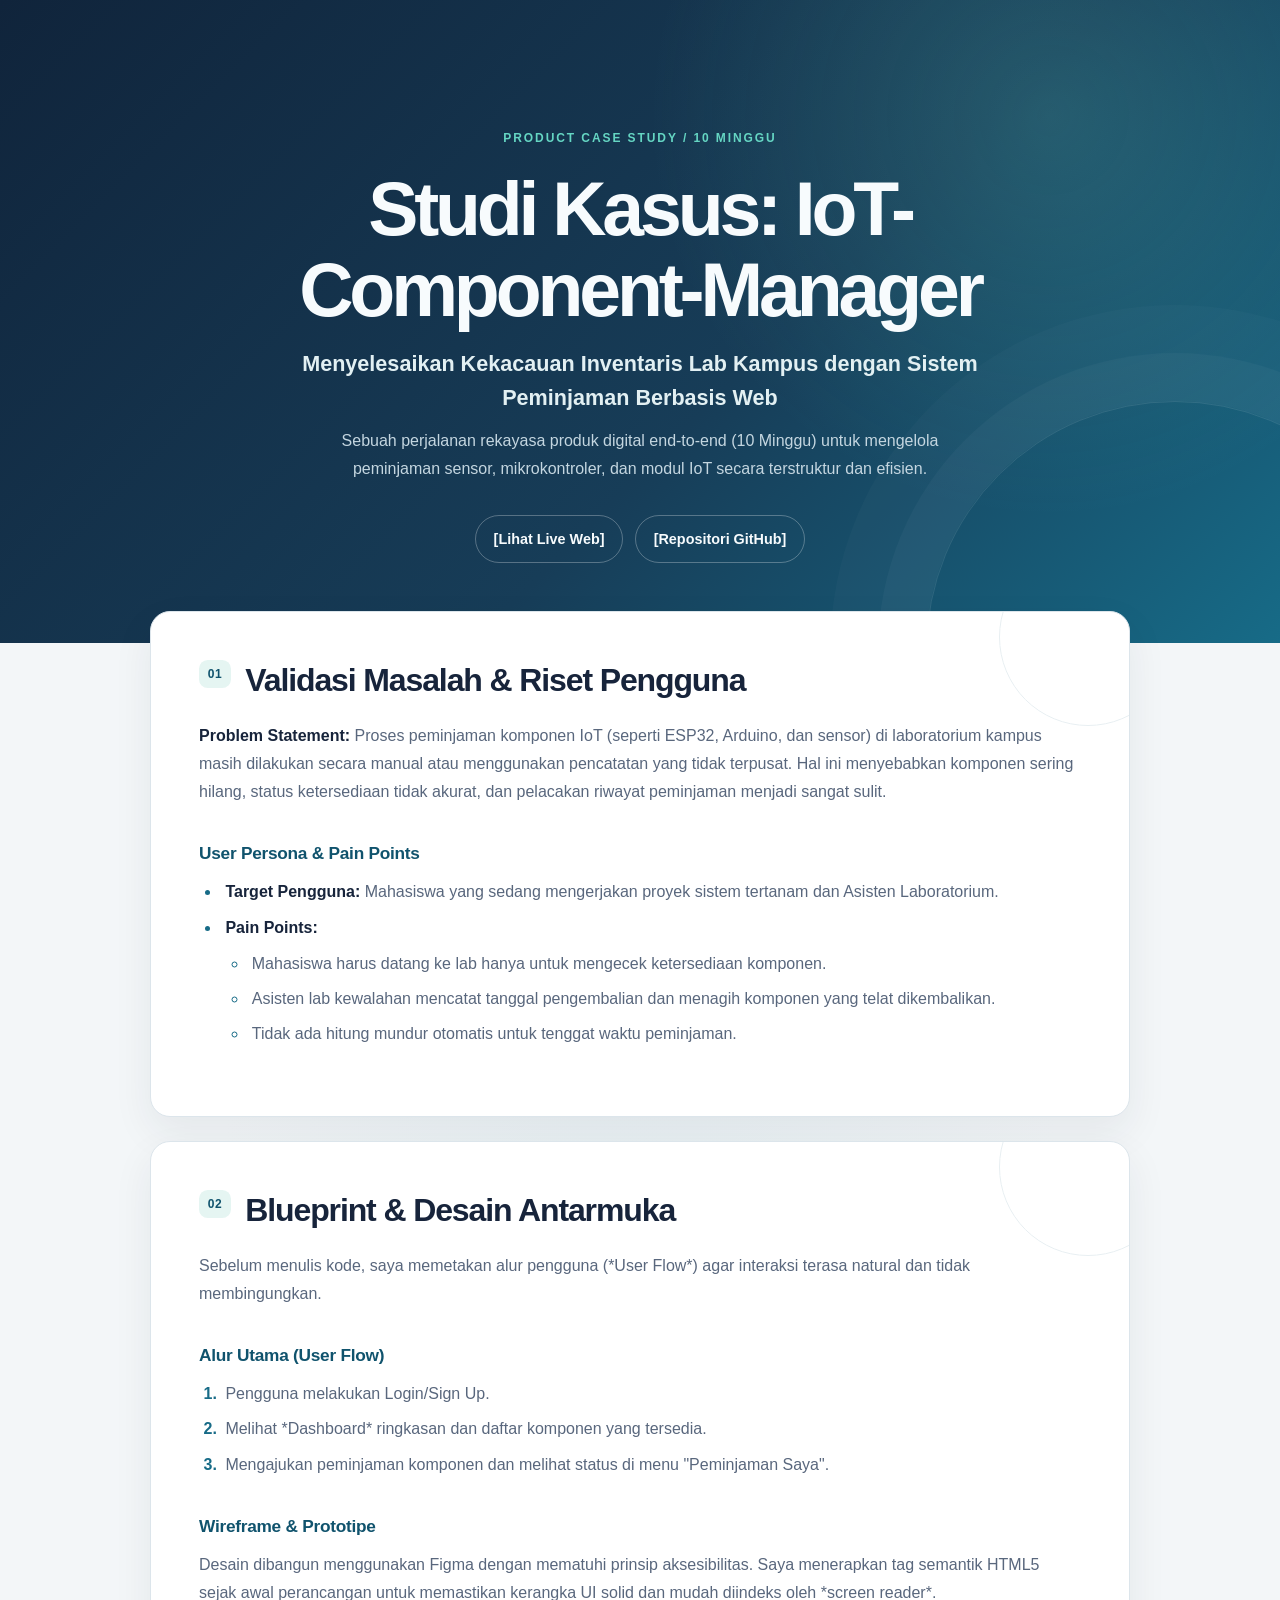
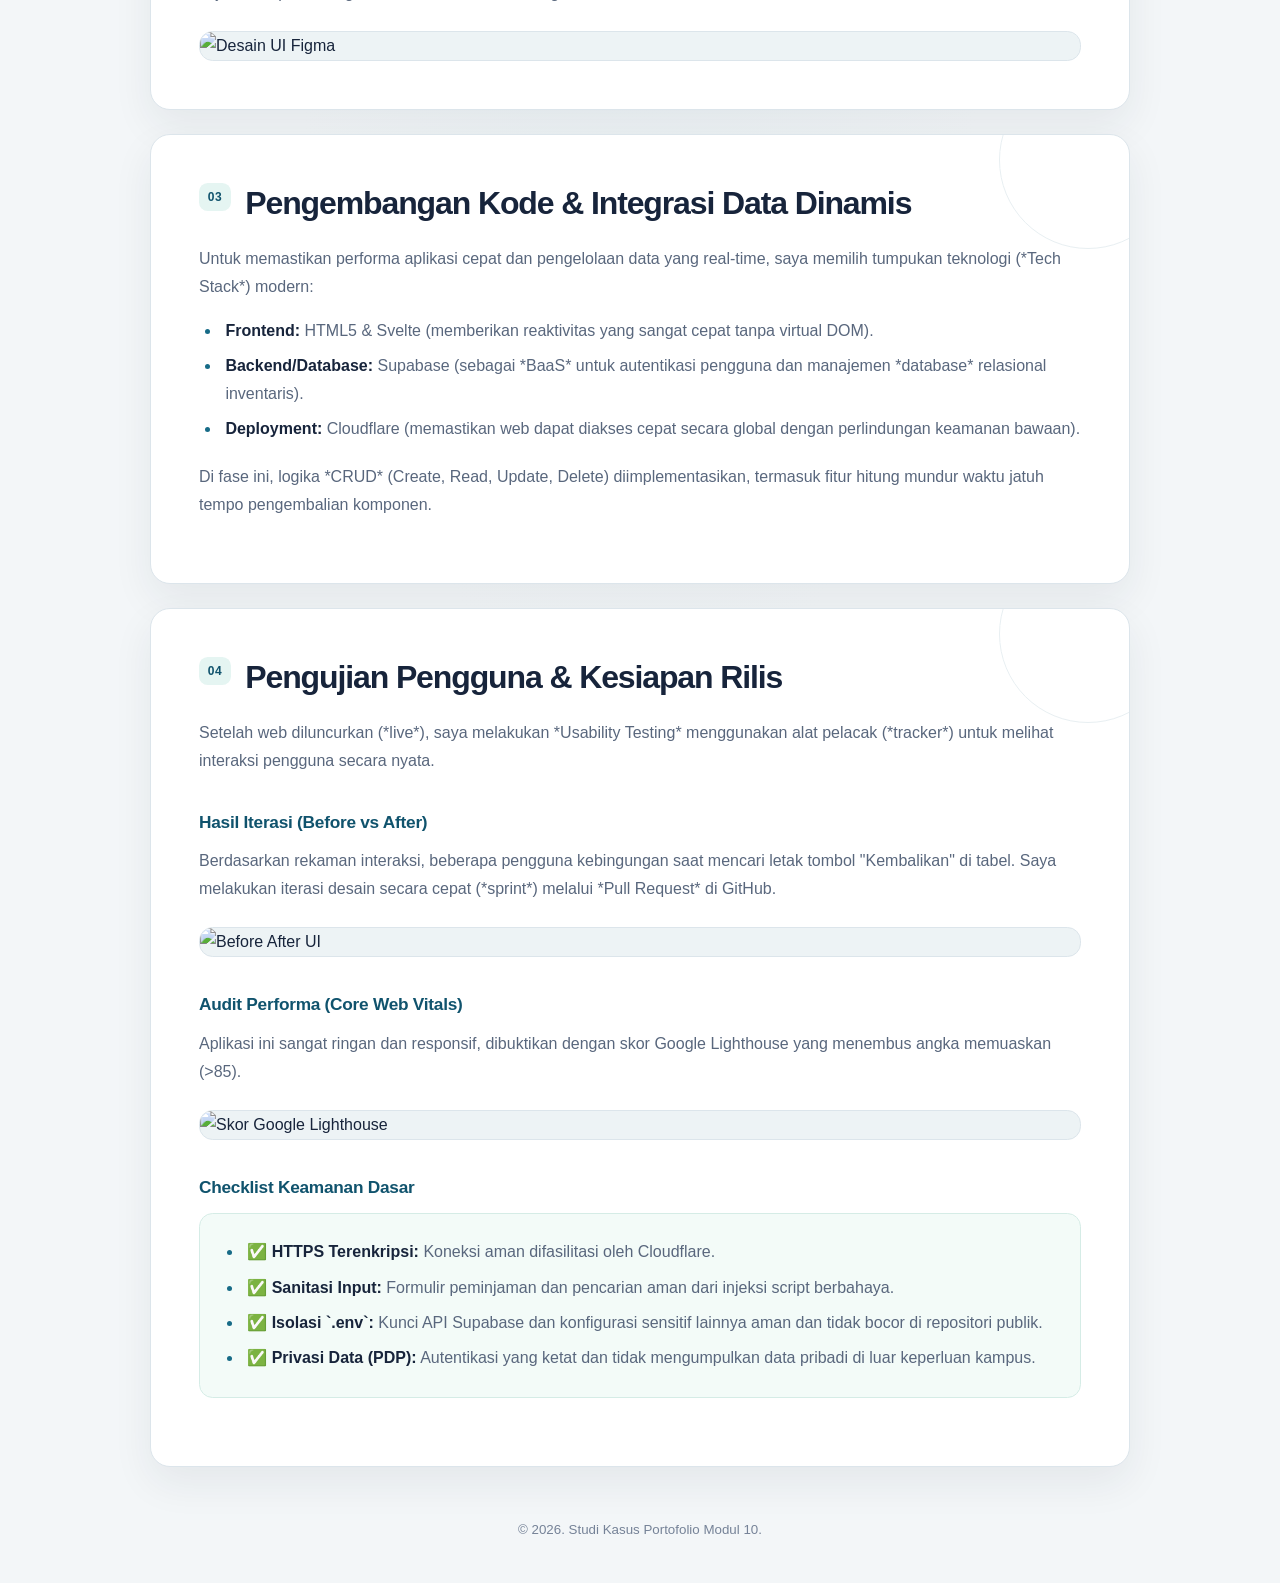
==== case-study.html @ c223c665 "first commit" ====
<!DOCTYPE html>
<html lang="id">

<head>
    <meta charset="UTF-8">
    <meta name="viewport" content="width=device-width, initial-scale=1.0">
    <title>Case Study: IoT Component Manager</title>
    <link rel="stylesheet" href="style.css">
</head>

<body>

    <!-- HERO SECTION -->
    <header>
        <h1>Studi Kasus: IoT-Component-Manager</h1>
        <p><strong>Menyelesaikan Kekacauan Inventaris Lab Kampus dengan Sistem Peminjaman Berbasis Web</strong></p>
        <p>Sebuah perjalanan rekayasa produk digital end-to-end (10 Minggu) untuk mengelola peminjaman sensor,
            mikrokontroler, dan modul IoT secara terstruktur dan efisien.</p>

        <nav>
            <a href="https://iot-inventory.egie.my.id/" target="_blank">[Lihat Live Web]</a>
            <a href="https://github.com/egieirwn/Iot-Component-Manager" target="_blank">[Repositori GitHub]</a>
        </nav>
    </header>

    <hr>

    <main>
        <!-- FASE 01: Validasi Masalah -->
        <section id="fase-1">
            <h2>Validasi Masalah & Riset Pengguna</h2>
            <p><strong>Problem Statement:</strong> Proses peminjaman komponen IoT (seperti ESP32, Arduino, dan sensor)
                di laboratorium kampus masih dilakukan secara manual atau menggunakan pencatatan yang tidak terpusat.
                Hal ini menyebabkan komponen sering hilang, status ketersediaan tidak akurat, dan pelacakan riwayat
                peminjaman menjadi sangat sulit.</p>

            <h3>User Persona & Pain Points</h3>
            <ul>
                <li><strong>Target Pengguna:</strong> Mahasiswa yang sedang mengerjakan proyek sistem tertanam dan
                    Asisten Laboratorium.</li>
                <li><strong>Pain Points:</strong>
                    <ul>
                        <li>Mahasiswa harus datang ke lab hanya untuk mengecek ketersediaan komponen.</li>
                        <li>Asisten lab kewalahan mencatat tanggal pengembalian dan menagih komponen yang telat
                            dikembalikan.</li>
                        <li>Tidak ada hitung mundur otomatis untuk tenggat waktu peminjaman.</li>
                    </ul>
                </li>
            </ul>
        </section>

        <hr>

        <!-- FASE 02: Blueprint & UI System -->
        <section id="fase-2">
            <h2>Blueprint & Desain Antarmuka</h2>
            <p>Sebelum menulis kode, saya memetakan alur pengguna (*User Flow*) agar interaksi terasa natural dan tidak
                membingungkan.</p>

            <h3>Alur Utama (User Flow)</h3>
            <ol>
                <li>Pengguna melakukan Login/Sign Up.</li>
                <li>Melihat *Dashboard* ringkasan dan daftar komponen yang tersedia.</li>
                <li>Mengajukan peminjaman komponen dan melihat status di menu "Peminjaman Saya".</li>
            </ol>

            <h3>Wireframe & Prototipe</h3>
            <p>Desain dibangun menggunakan Figma dengan mematuhi prinsip aksesibilitas. Saya menerapkan tag semantik
                HTML5 sejak awal perancangan untuk memastikan kerangka UI solid dan mudah diindeks oleh *screen reader*.
            </p>
            <!-- Tautan placeholder untuk gambar prototipe Figma -->
            <img src="https://via.placeholder.com/600x300?text=Screenshot+Desain+Figma" alt="Desain UI Figma">
        </section>

        <hr>

        <!-- FASE 03: Code & Dynamic Data -->
        <section id="fase-3">
            <h2>Pengembangan Kode & Integrasi Data Dinamis</h2>
            <p>Untuk memastikan performa aplikasi cepat dan pengelolaan data yang real-time, saya memilih tumpukan
                teknologi (*Tech Stack*) modern:</p>
            <ul>
                <li><strong>Frontend:</strong> HTML5 & Svelte (memberikan reaktivitas yang sangat cepat tanpa virtual
                    DOM).</li>
                <li><strong>Backend/Database:</strong> Supabase (sebagai *BaaS* untuk autentikasi pengguna dan manajemen
                    *database* relasional inventaris).</li>
                <li><strong>Deployment:</strong> Cloudflare (memastikan web dapat diakses cepat secara global dengan
                    perlindungan keamanan bawaan).</li>
            </ul>
            <p>Di fase ini, logika *CRUD* (Create, Read, Update, Delete) diimplementasikan, termasuk fitur hitung mundur
                waktu jatuh tempo pengembalian komponen.</p>
        </section>

        <hr>

        <!-- FASE 04: Testing & Readiness -->
        <section id="fase-4">
            <h2>Pengujian Pengguna & Kesiapan Rilis</h2>
            <p>Setelah web diluncurkan (*live*), saya melakukan *Usability Testing* menggunakan alat pelacak (*tracker*)
                untuk melihat interaksi pengguna secara nyata.</p>

            <h3>Hasil Iterasi (Before vs After)</h3>
            <p>Berdasarkan rekaman interaksi, beberapa pengguna kebingungan saat mencari letak tombol "Kembalikan" di
                tabel. Saya melakukan iterasi desain secara cepat (*sprint*) melalui *Pull Request* di GitHub.</p>
            <!-- Tautan placeholder untuk gambar Before After -->
            <img src="https://via.placeholder.com/600x250?text=Gambar+Before+After+Perbaikan+UI" alt="Before After UI">

            <h3>Audit Performa (Core Web Vitals)</h3>
            <p>Aplikasi ini sangat ringan dan responsif, dibuktikan dengan skor Google Lighthouse yang menembus angka
                memuaskan (>85).</p>
            <!-- Tautan placeholder untuk gambar Skor Lighthouse -->
            <img src="https://via.placeholder.com/600x200?text=Screenshot+Skor+Lighthouse+Di+Atas+85"
                alt="Skor Google Lighthouse">

            <h3>Checklist Keamanan Dasar</h3>
            <ul>
                <li>✅ <strong>HTTPS Terenkripsi:</strong> Koneksi aman difasilitasi oleh Cloudflare.</li>
                <li>✅ <strong>Sanitasi Input:</strong> Formulir peminjaman dan pencarian aman dari injeksi script
                    berbahaya.</li>
                <li>✅ <strong>Isolasi `.env`:</strong> Kunci API Supabase dan konfigurasi sensitif lainnya aman dan
                    tidak bocor di repositori publik.</li>
                <li>✅ <strong>Privasi Data (PDP):</strong> Autentikasi yang ketat dan tidak mengumpulkan data pribadi di
                    luar keperluan kampus.</li>
            </ul>
        </section>

    </main>

    <hr>

    <footer>
        <p><small>&copy; 2026. Studi Kasus Portofolio Modul 10.</small></p>
    </footer>

</body>

</html>
---- style.css ----
:root {
    color-scheme: light;
    --color-ink: #17243b;
    --color-muted: #59677d;
    --color-primary: #176b87;
    --color-primary-dark: #10536d;
    --color-accent: #65d6c3;
    --color-paper: #f3f6f8;
    --color-surface: #ffffff;
    --color-border: #dce5eb;
    --shadow-card: 0 16px 40px rgb(23 36 59 / 7%);
}

* {
    box-sizing: border-box;
}

html {
    scroll-behavior: smooth;
}

body {
    margin: 0;
    background:
        radial-gradient(ellipse at 50% 20%, rgb(213 230 236 / 36%), transparent 48%),
        var(--color-paper);
    color: var(--color-ink);
    font-family: Inter, "Segoe UI", Arial, sans-serif;
    font-size: 16px;
    line-height: 1.75;
    -webkit-font-smoothing: antialiased;
}

header {
    position: relative;
    overflow: hidden;
    padding: clamp(4.5rem, 11vw, 8rem) 1.5rem 5rem;
    background:
        radial-gradient(circle at 82% 18%, rgb(101 214 195 / 19%), transparent 25rem),
        linear-gradient(135deg, #10243b 0%, #173d58 58%, #176b87 100%);
    color: #f7fbfd;
    text-align: center;
}

header::before {
    display: block;
    margin-bottom: 1.25rem;
    color: var(--color-accent);
    content: "PRODUCT CASE STUDY  /  10 MINGGU";
    font-size: 0.75rem;
    font-weight: 750;
    letter-spacing: 0.16em;
}

header::after {
    position: absolute;
    right: -9rem;
    bottom: -16rem;
    width: 31rem;
    height: 31rem;
    border: 1px solid rgb(255 255 255 / 10%);
    border-radius: 50%;
    box-shadow: 0 0 0 3rem rgb(255 255 255 / 3%), 0 0 0 6rem rgb(255 255 255 / 2%);
    content: "";
    pointer-events: none;
}

header h1,
header p,
header nav {
    position: relative;
    z-index: 1;
    max-width: 850px;
    margin-right: auto;
    margin-left: auto;
}

header h1 {
    margin-top: 0;
    margin-bottom: 1rem;
    font-size: clamp(2.4rem, 6vw, 4.7rem);
    font-weight: 760;
    letter-spacing: -0.055em;
    line-height: 1.08;
}

header p:first-of-type {
    max-width: 760px;
    margin-top: 0;
    margin-bottom: 0.8rem;
    color: #e2f0f3;
    font-size: clamp(1.05rem, 2.4vw, 1.35rem);
    line-height: 1.55;
}

header p:last-of-type {
    max-width: 680px;
    margin-top: 0;
    margin-bottom: 2rem;
    color: #c4d6e0;
}

header nav {
    display: flex;
    flex-wrap: wrap;
    justify-content: center;
    gap: 0.75rem;
}

header nav a {
    display: inline-flex;
    min-height: 44px;
    align-items: center;
    justify-content: center;
    padding: 0.65rem 1.1rem;
    border: 1px solid rgb(255 255 255 / 28%);
    border-radius: 999px;
    color: #f7fbfd;
    font-size: 0.9rem;
    font-weight: 650;
    text-decoration: none;
    transition: background-color 160ms ease, border-color 160ms ease, transform 160ms ease;
}

header nav a:hover {
    transform: translateY(-2px);
    border-color: var(--color-accent);
    background: rgb(255 255 255 / 10%);
}

header nav a:focus-visible {
    outline: 3px solid var(--color-accent);
    outline-offset: 4px;
}

hr {
    display: none;
}

main {
    width: min(100% - 2rem, 980px);
    margin: -2rem auto 0;
    position: relative;
    z-index: 2;
    counter-reset: phase;
}

main section {
    position: relative;
    margin-bottom: 1.5rem;
    padding: clamp(1.5rem, 5vw, 3rem);
    overflow: hidden;
    border: 1px solid var(--color-border);
    border-radius: 1.25rem;
    background: var(--color-surface);
    box-shadow: var(--shadow-card);
    counter-increment: phase;
}

main section::after {
    position: absolute;
    top: -4rem;
    right: -3rem;
    width: 11rem;
    height: 11rem;
    border: 1px solid #e8eff2;
    border-radius: 50%;
    content: "";
    pointer-events: none;
}

main h2,
main h3,
main p,
main ul,
main ol,
main img {
    position: relative;
    z-index: 1;
}

main h2 {
    display: flex;
    align-items: flex-start;
    gap: 0.9rem;
    margin: 0 0 1.25rem;
    color: var(--color-ink);
    font-size: clamp(1.45rem, 3.5vw, 2rem);
    letter-spacing: -0.035em;
    line-height: 1.3;
}

main h2::before {
    flex: 0 0 auto;
    padding: 0.3rem 0.55rem;
    border-radius: 0.55rem;
    background: #e5f5f2;
    color: var(--color-primary-dark);
    content: "0" counter(phase);
    font-size: 0.75rem;
    font-weight: 800;
    letter-spacing: 0.04em;
    line-height: 1.5;
}

main h3 {
    margin: 2rem 0 0.65rem;
    color: var(--color-primary-dark);
    font-size: 1.08rem;
    letter-spacing: -0.015em;
}

main p {
    margin: 0 0 1rem;
    color: var(--color-muted);
}

main p strong,
main li strong {
    color: var(--color-ink);
}

main ul,
main ol {
    margin: 0 0 1.25rem;
    padding-left: 1.4rem;
    color: var(--color-muted);
}

main li {
    padding-left: 0.25rem;
    margin: 0.45rem 0;
}

main li::marker {
    color: var(--color-primary);
    font-weight: 750;
}

main ul ul {
    margin-top: 0.5rem;
    margin-bottom: 0.25rem;
}

main img {
    display: block;
    width: 100%;
    height: auto;
    margin: 1.5rem 0 0;
    border: 1px solid var(--color-border);
    border-radius: 0.85rem;
    background: #edf3f5;
    object-fit: cover;
}

main section:last-child ul {
    padding: 1.1rem 1.4rem 1.1rem 2.7rem;
    border: 1px solid #d5ece6;
    border-radius: 0.85rem;
    background: #f3fbf8;
}

footer {
    padding: 1.5rem 1rem 2.5rem;
    color: #758297;
    text-align: center;
}

footer p {
    margin: 0;
}

@media (max-width: 600px) {
    body {
        font-size: 15px;
    }

    header {
        padding: 4rem 1.25rem 4.25rem;
    }

    header nav {
        flex-direction: column;
        align-items: stretch;
        max-width: 280px;
    }

    main {
        width: min(100% - 1.25rem, 980px);
        margin-top: -1.5rem;
    }

    main section {
        margin-bottom: 1rem;
        border-radius: 1rem;
    }

    main h2 {
        gap: 0.65rem;
    }
}

@media (prefers-reduced-motion: reduce) {
    html {
        scroll-behavior: auto;
    }

    *,
    *::before,
    *::after {
        transition-duration: 0.01ms !important;
    }
}
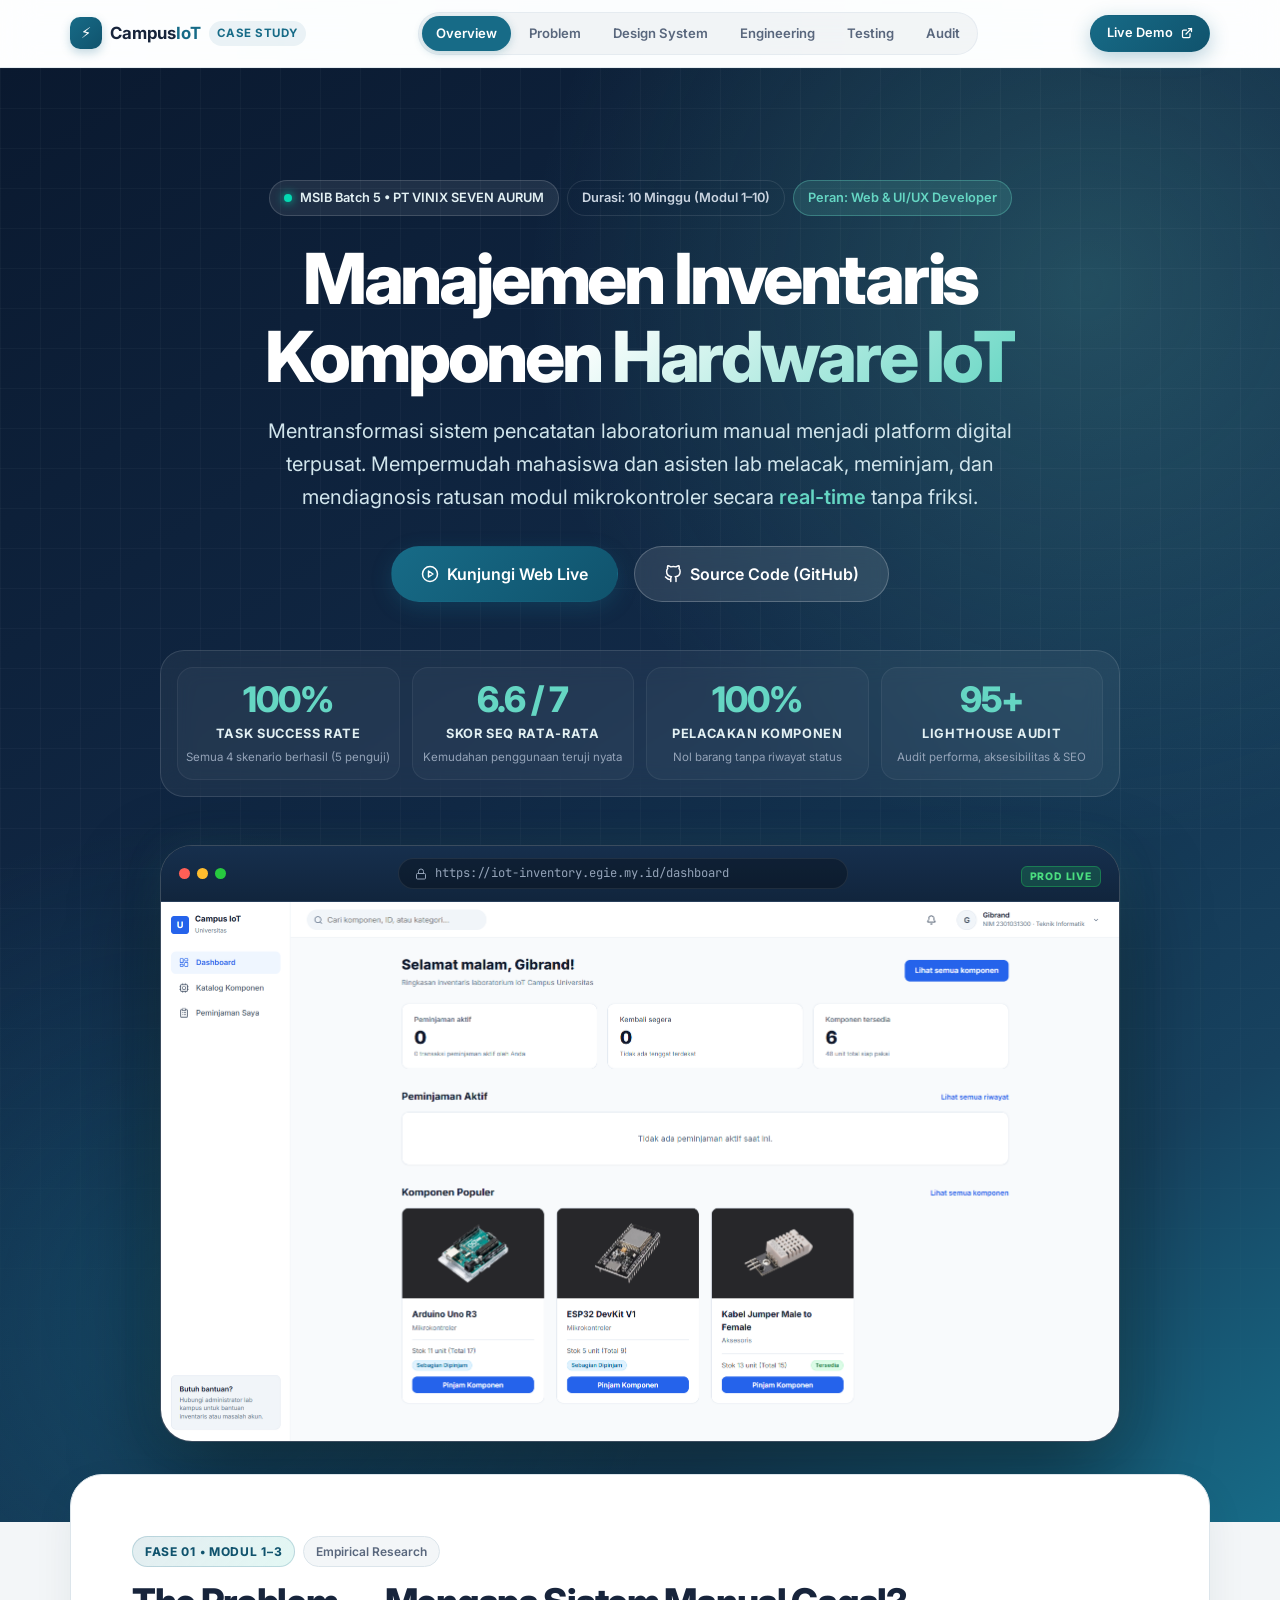
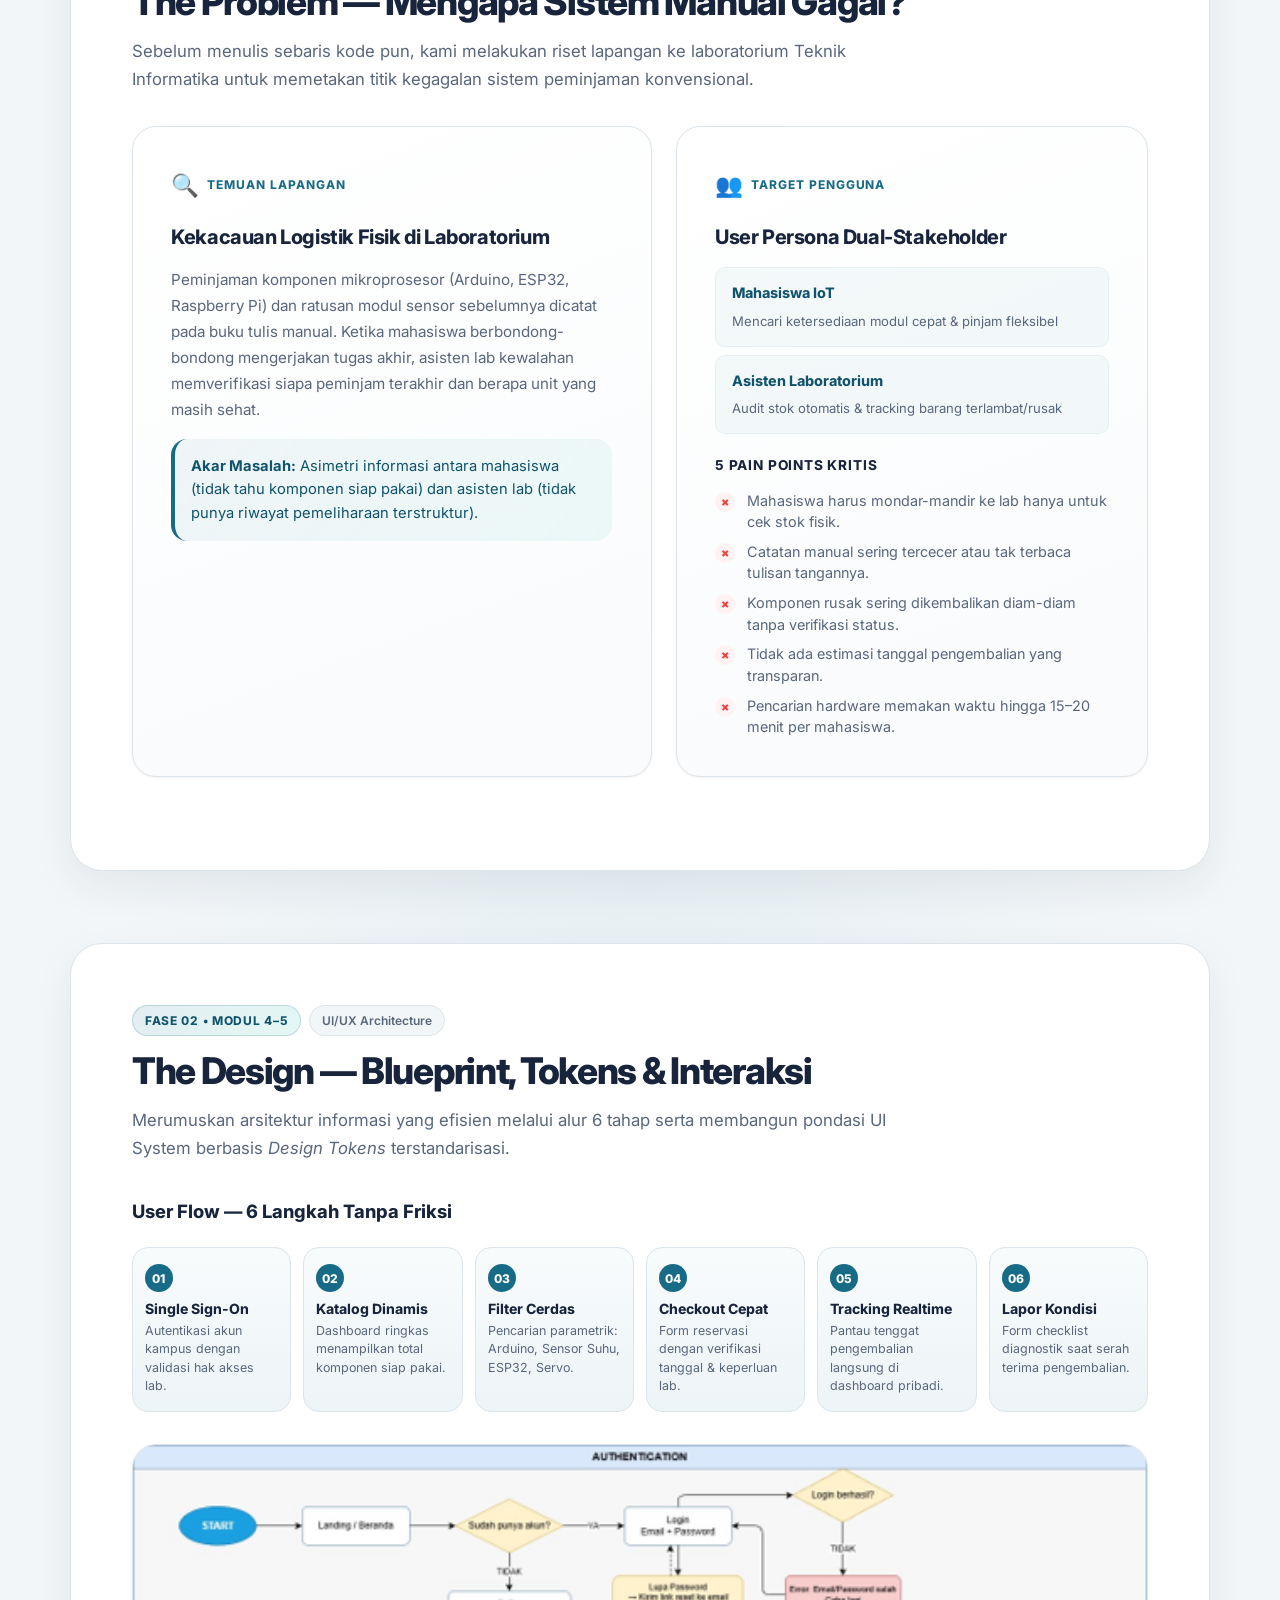
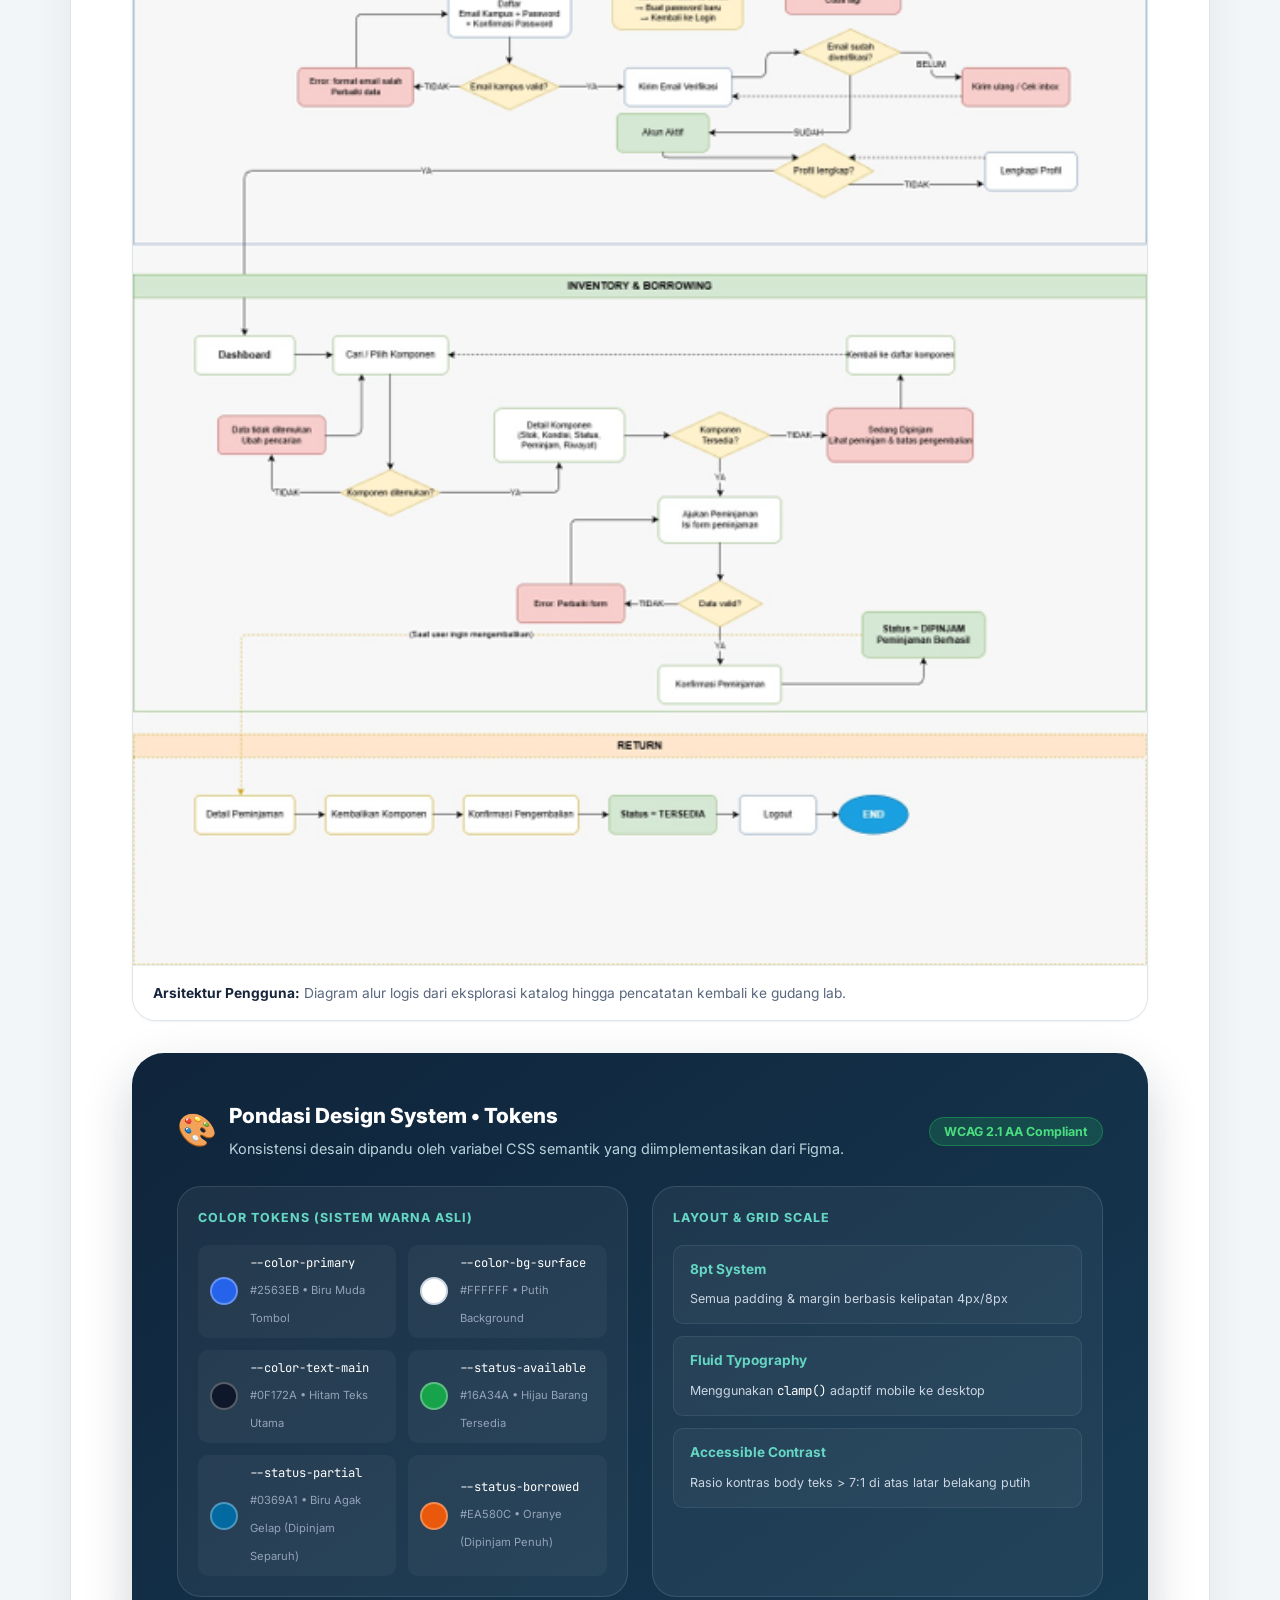
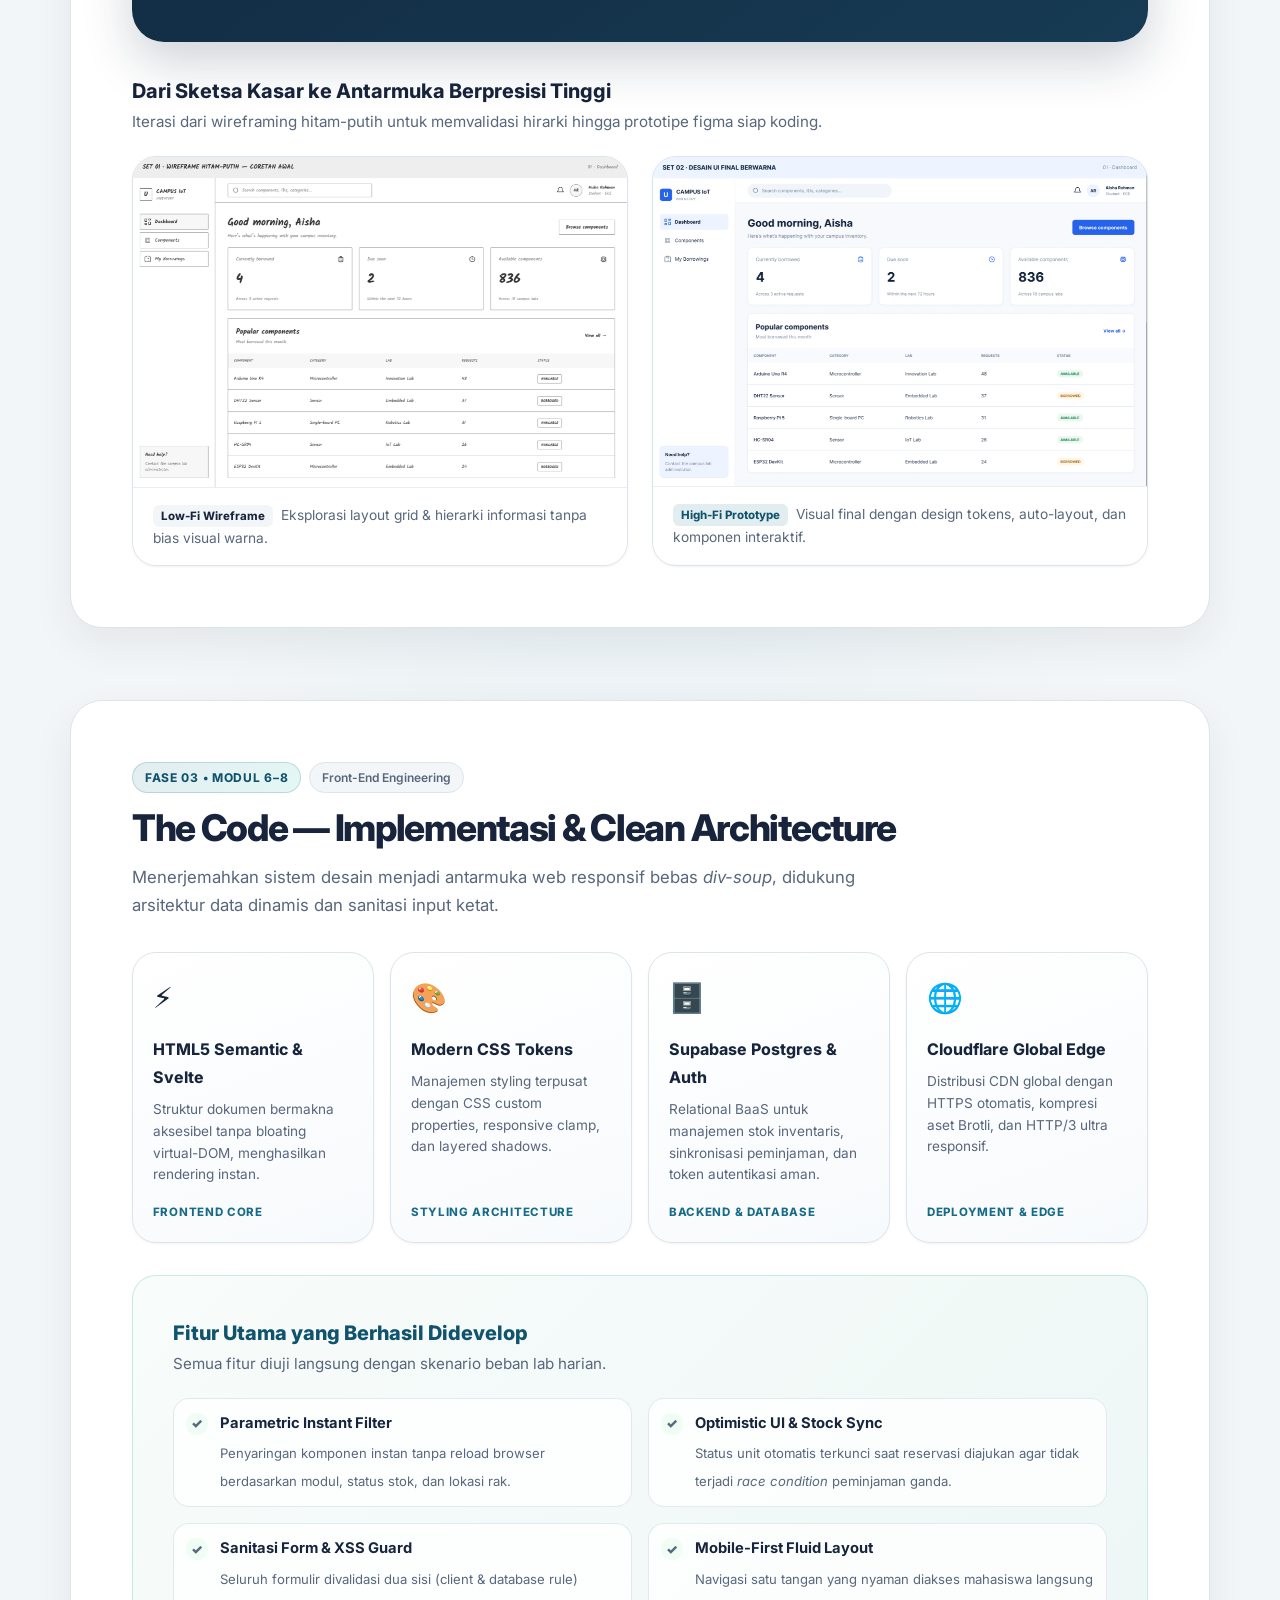
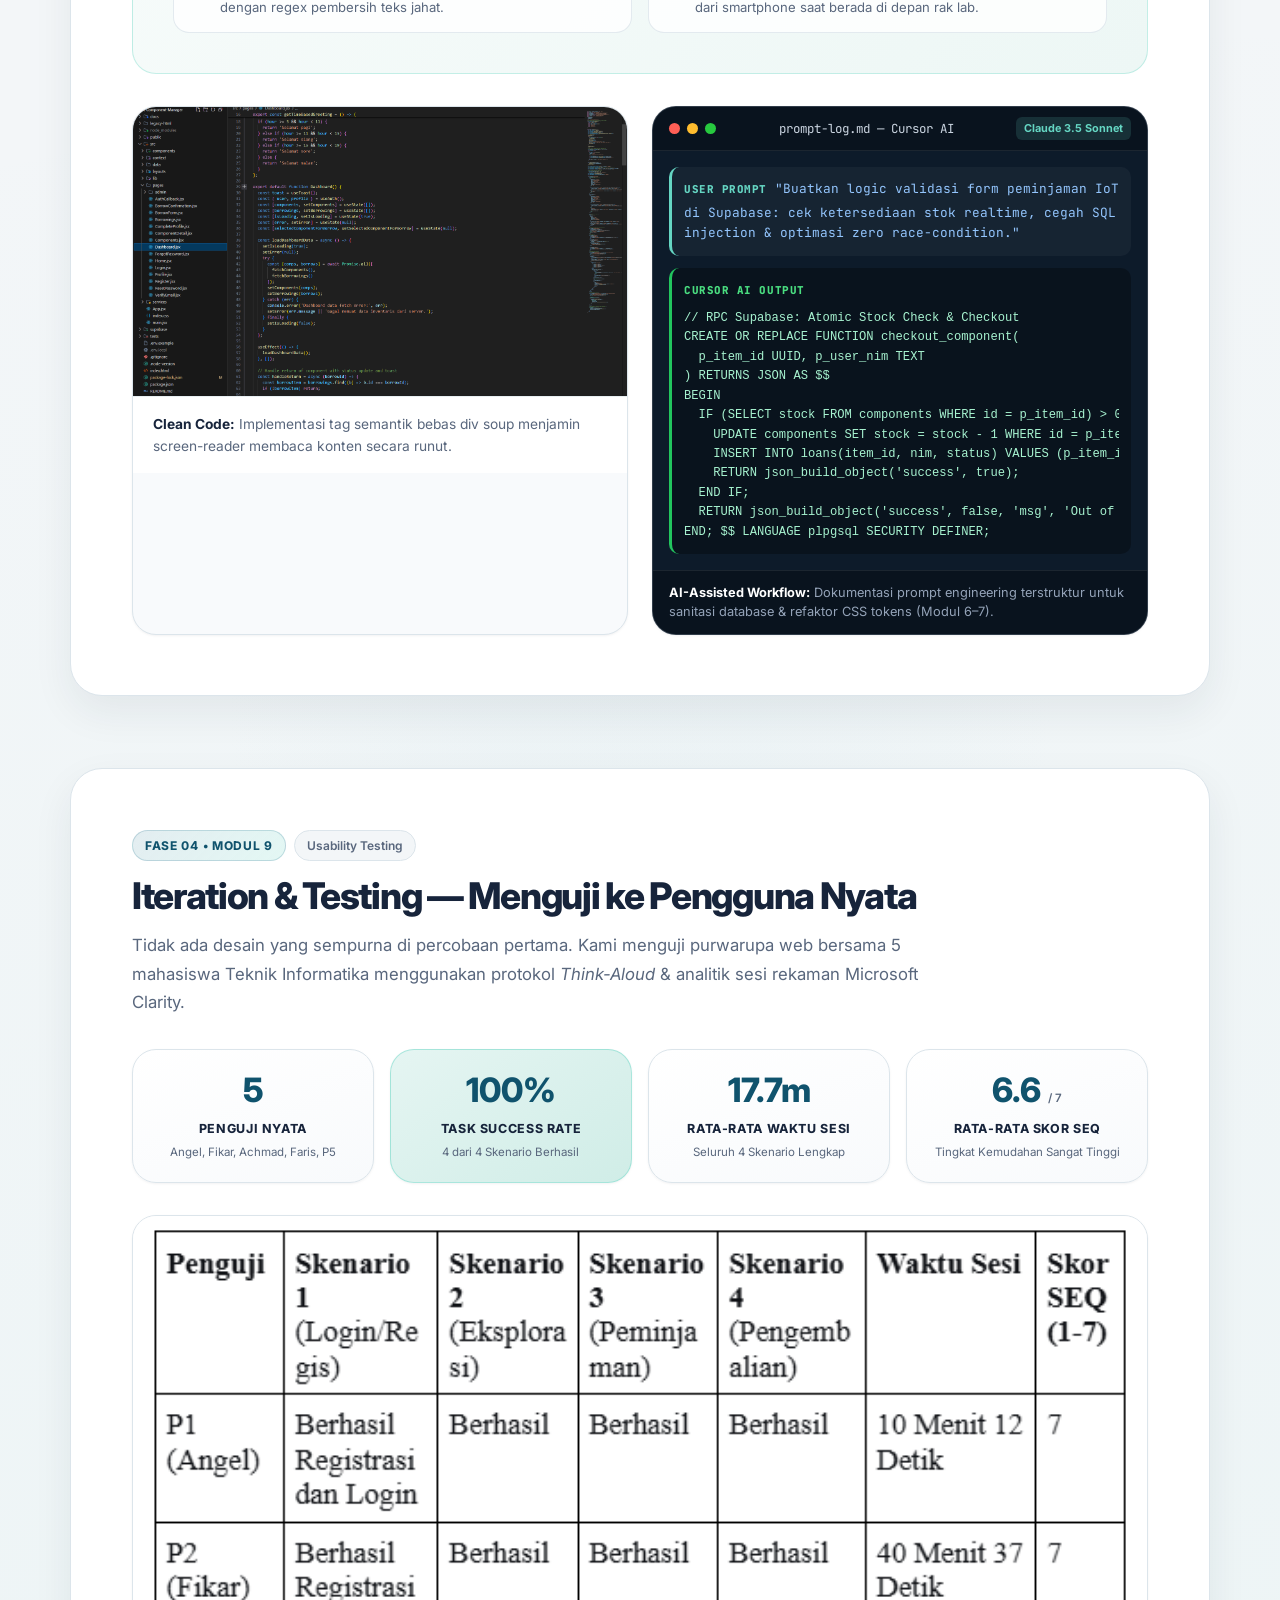
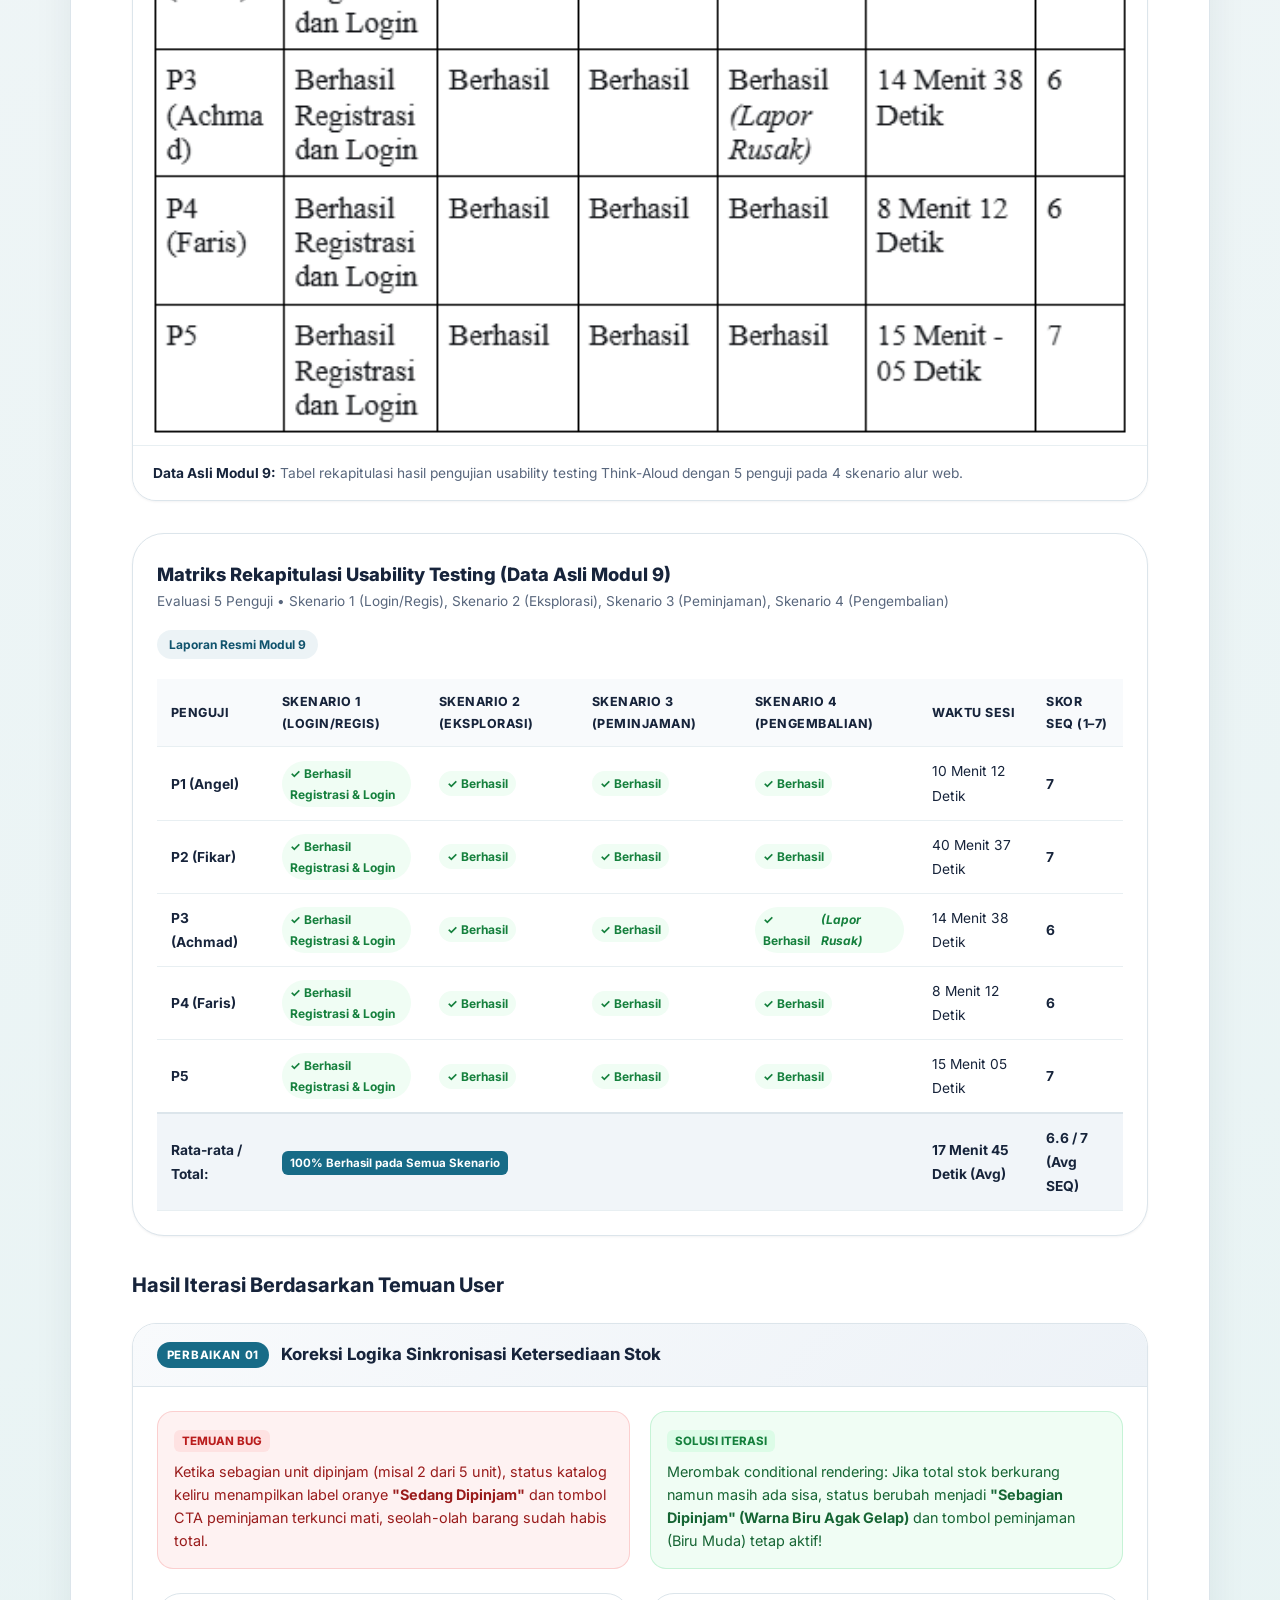
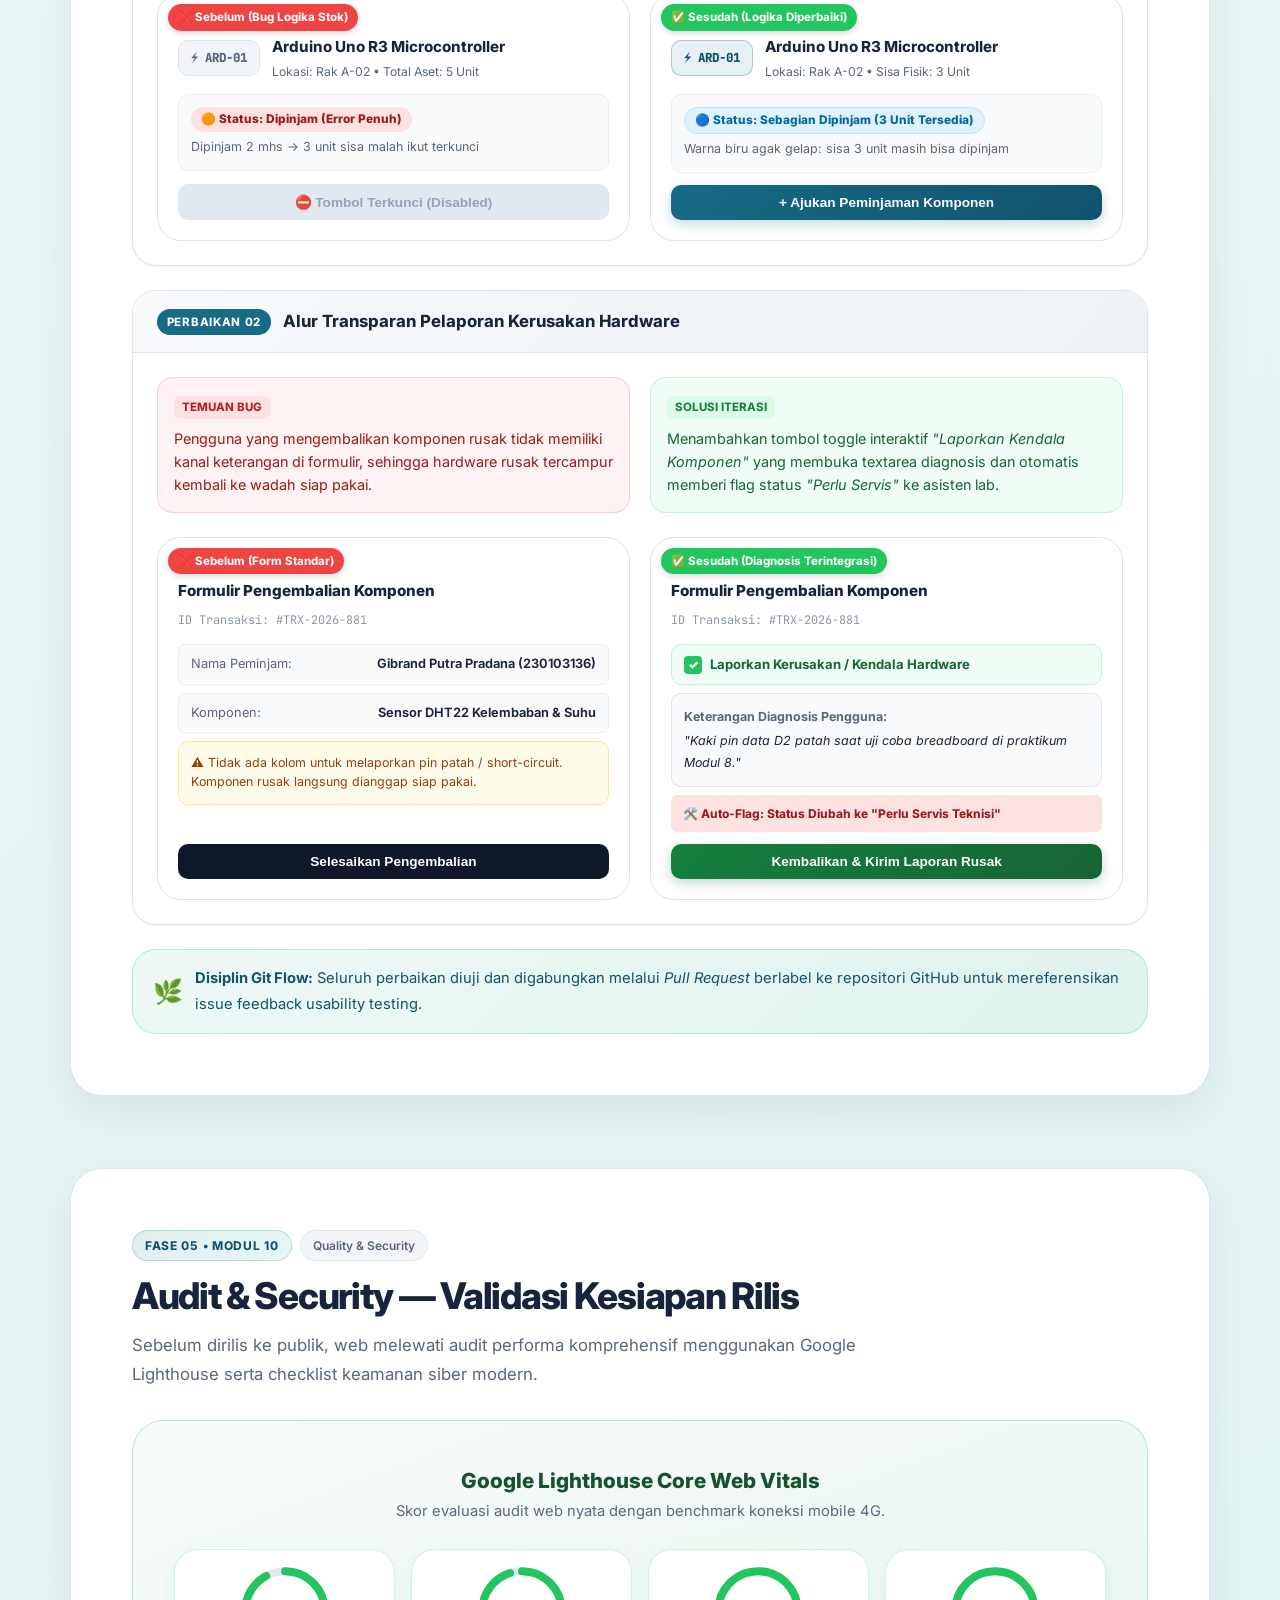
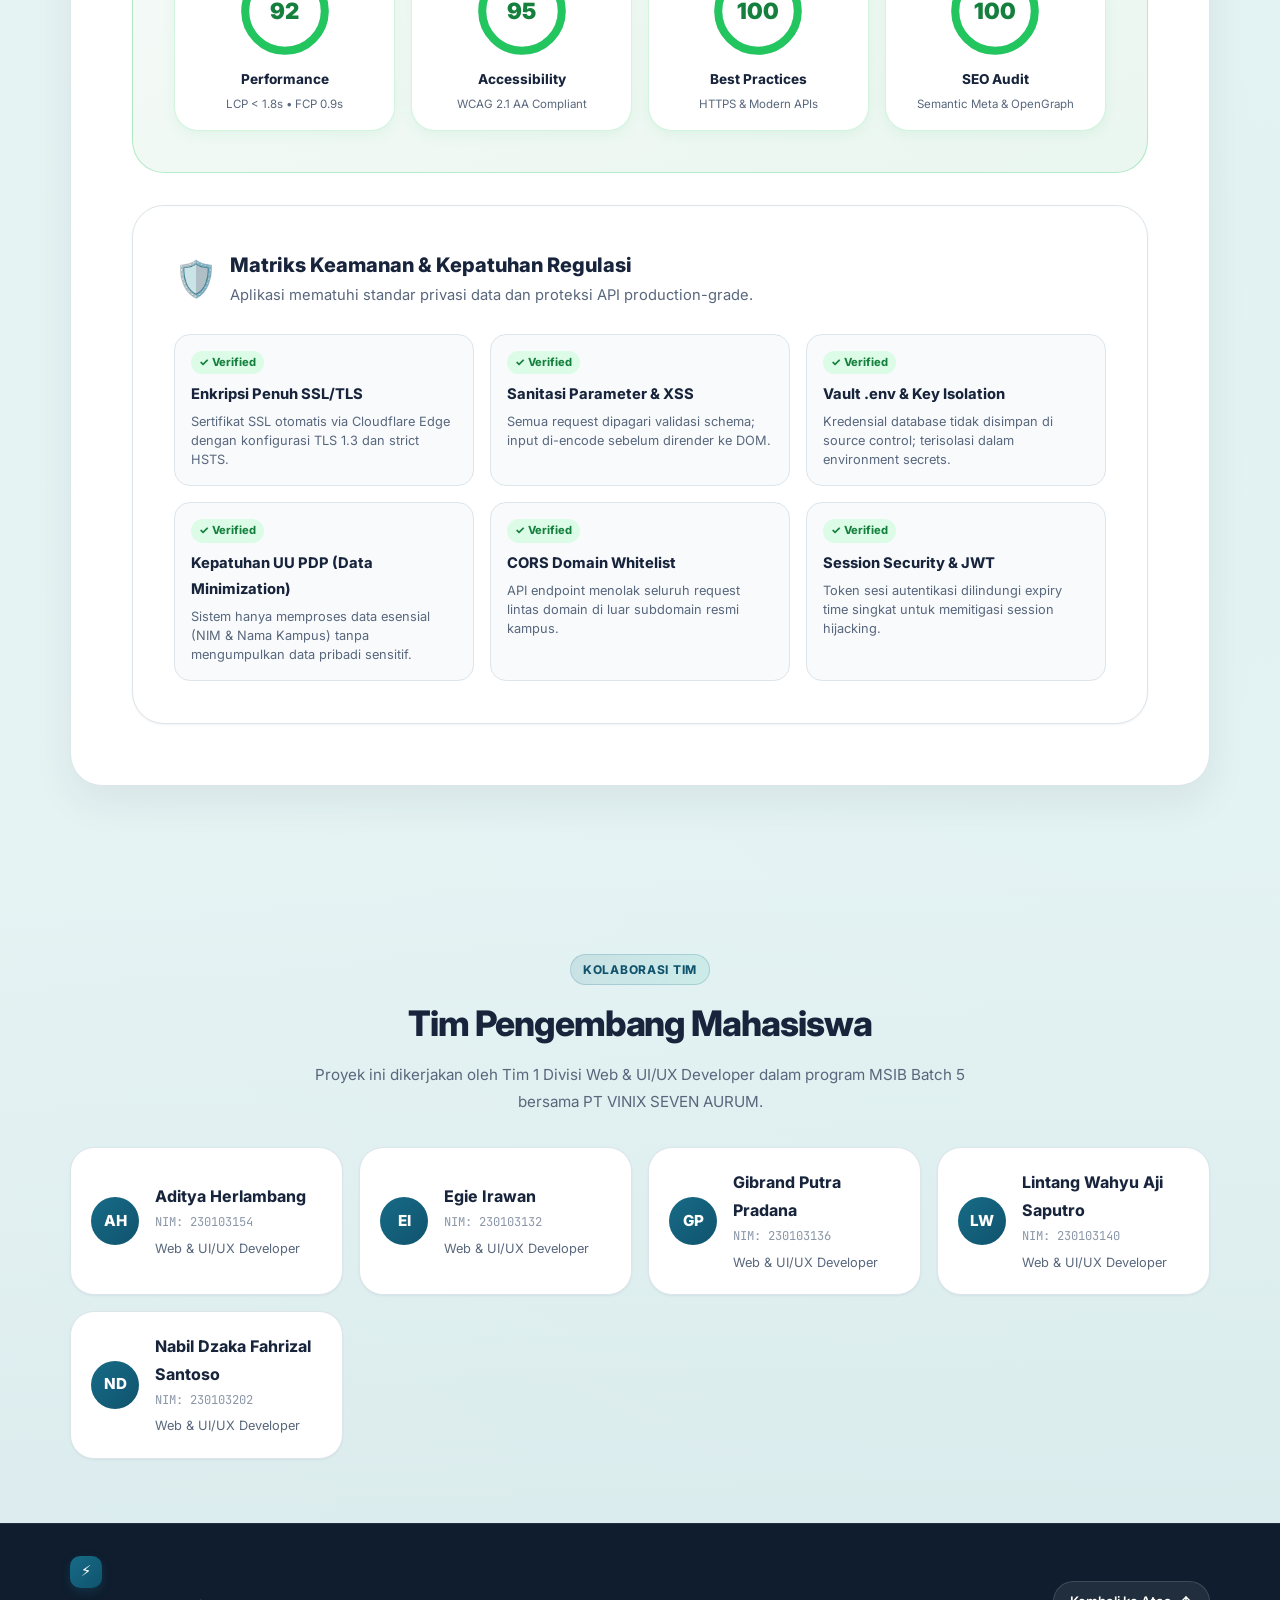
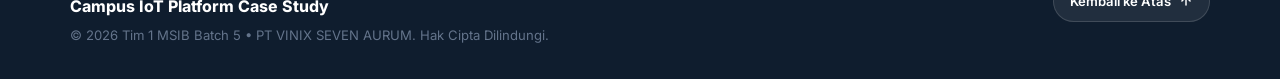
==== commit a0a425f5: "feat: revamp case study portfolio, organize assets into folder, and add comprehensive README" ====
--- a/case-study.html
+++ b/case-study.html
@@ -4,134 +4,1067 @@
 <head>
     <meta charset="UTF-8">
     <meta name="viewport" content="width=device-width, initial-scale=1.0">
-    <title>Case Study: IoT Component Manager</title>
+    <meta name="description" content="Case study portfolio platform manajemen inventaris komponen IoT kampus. Merancang sistem pelacakan hardware real-time dengan UI/UX modern dan performa tinggi.">
+    <title>Campus IoT &mdash; Case Study Portfolio | Gibrand Putra Pradana</title>
+    
+    <!-- Google Fonts: Inter -->
+    <link rel="preconnect" href="https://fonts.googleapis.com">
+    <link rel="preconnect" href="https://fonts.gstatic.com" crossorigin>
+    <link href="https://fonts.googleapis.com/css2?family=Inter:wght@400;500;600;700;800&family=JetBrains+Mono:wght@500;700&display=swap" rel="stylesheet">
+    
     <link rel="stylesheet" href="style.css">
 </head>
 
 <body>
 
+    <!-- READING PROGRESS BAR -->
+    <div id="reading-progress" class="reading-progress" aria-hidden="true"></div>
+
+    <!-- TOP FLOATING HEADER / NAV -->
+    <header class="site-header">
+        <div class="header-inner">
+            <a href="#" class="brand-link" aria-label="Beranda Case Study">
+                <span class="brand-logo">⚡</span>
+                <span class="brand-name">Campus<strong>IoT</strong></span>
+                <span class="brand-badge">Case Study</span>
+            </a>
+
+            <nav class="nav-links" aria-label="Navigasi Utama">
+                <a href="#overview" class="nav-item">Overview</a>
+                <a href="#fase-1" class="nav-item">Problem</a>
+                <a href="#fase-2" class="nav-item">Design System</a>
+                <a href="#fase-3" class="nav-item">Engineering</a>
+                <a href="#fase-4" class="nav-item">Testing</a>
+                <a href="#fase-5" class="nav-item">Audit</a>
+            </nav>
+
+            <div class="header-actions">
+                <a href="https://iot-inventaris.egie.my.id/" target="_blank" rel="noopener noreferrer" class="btn btn-sm btn-primary">
+                    <span>Live Demo</span>
+                    <svg width="12" height="12" viewBox="0 0 24 24" fill="none" stroke="currentColor" stroke-width="2.5" stroke-linecap="round" stroke-linejoin="round" aria-hidden="true"><path d="M18 13v6a2 2 0 0 1-2 2H5a2 2 0 0 1-2-2V8a2 2 0 0 1 2-2h6"></path><polyline points="15 3 21 3 21 9"></polyline><line x1="10" y1="14" x2="21" y2="3"></line></svg>
+                </a>
+            </div>
+        </div>
+    </header>
+
     <!-- HERO SECTION -->
-    <header>
-        <h1>Studi Kasus: IoT-Component-Manager</h1>
-        <p><strong>Menyelesaikan Kekacauan Inventaris Lab Kampus dengan Sistem Peminjaman Berbasis Web</strong></p>
-        <p>Sebuah perjalanan rekayasa produk digital end-to-end (10 Minggu) untuk mengelola peminjaman sensor,
-            mikrokontroler, dan modul IoT secara terstruktur dan efisien.</p>
-
-        <nav>
-            <a href="https://iot-inventory.egie.my.id/" target="_blank">[Lihat Live Web]</a>
-            <a href="https://github.com/egieirwn/Iot-Component-Manager" target="_blank">[Repositori GitHub]</a>
-        </nav>
-    </header>
-
-    <hr>
-
-    <main>
-        <!-- FASE 01: Validasi Masalah -->
-        <section id="fase-1">
-            <h2>Validasi Masalah & Riset Pengguna</h2>
-            <p><strong>Problem Statement:</strong> Proses peminjaman komponen IoT (seperti ESP32, Arduino, dan sensor)
-                di laboratorium kampus masih dilakukan secara manual atau menggunakan pencatatan yang tidak terpusat.
-                Hal ini menyebabkan komponen sering hilang, status ketersediaan tidak akurat, dan pelacakan riwayat
-                peminjaman menjadi sangat sulit.</p>
-
-            <h3>User Persona & Pain Points</h3>
-            <ul>
-                <li><strong>Target Pengguna:</strong> Mahasiswa yang sedang mengerjakan proyek sistem tertanam dan
-                    Asisten Laboratorium.</li>
-                <li><strong>Pain Points:</strong>
-                    <ul>
-                        <li>Mahasiswa harus datang ke lab hanya untuk mengecek ketersediaan komponen.</li>
-                        <li>Asisten lab kewalahan mencatat tanggal pengembalian dan menagih komponen yang telat
-                            dikembalikan.</li>
-                        <li>Tidak ada hitung mundur otomatis untuk tenggat waktu peminjaman.</li>
+    <section id="overview" class="hero-section">
+        <div class="hero-pattern" aria-hidden="true"></div>
+        <div class="container hero-container">
+            
+            <!-- Meta Tag Strip -->
+            <div class="hero-meta-strip">
+                <span class="meta-pill">
+                    <span class="pill-dot"></span> MSIB Batch 5 &bull; PT VINIX SEVEN AURUM
+                </span>
+                <span class="meta-pill meta-pill--ghost">
+                    Durasi: 10 Minggu (Modul 1–10)
+                </span>
+                <span class="meta-pill meta-pill--accent">
+                    Peran: Web &amp; UI/UX Developer
+                </span>
+            </div>
+
+            <!-- Main Hero Typography -->
+            <h1 class="hero-title">
+                Manajemen Inventaris<br>
+                <span class="gradient-text">Komponen Hardware IoT</span>
+            </h1>
+
+            <p class="hero-description">
+                Mentransformasi sistem pencatatan laboratorium manual menjadi platform digital terpusat. Mempermudah mahasiswa dan asisten lab melacak, meminjam, dan mendiagnosis ratusan modul mikrokontroler secara <em>real-time</em> tanpa friksi.
+            </p>
+
+            <!-- Hero Action Buttons -->
+            <div class="hero-actions">
+                <a href="https://iot-inventaris.egie.my.id/" target="_blank" rel="noopener noreferrer" class="btn btn-primary btn-lg">
+                    <svg width="18" height="18" viewBox="0 0 24 24" fill="none" stroke="currentColor" stroke-width="2" stroke-linecap="round" stroke-linejoin="round" aria-hidden="true"><circle cx="12" cy="12" r="10"></circle><polygon points="10 8 16 12 10 16 10 8"></polygon></svg>
+                    <span>Kunjungi Web Live</span>
+                </a>
+                <a href="https://github.com/egieirwn/Iot-Component-Manager" target="_blank" rel="noopener noreferrer" class="btn btn-secondary btn-lg">
+                    <svg width="18" height="18" viewBox="0 0 24 24" fill="none" stroke="currentColor" stroke-width="2" stroke-linecap="round" stroke-linejoin="round" aria-hidden="true"><path d="M9 19c-5 1.5-5-2.5-7-3m14 6v-3.87a3.37 3.37 0 0 0-.94-2.61c3.14-.35 6.44-1.54 6.44-7A5.44 5.44 0 0 0 20 4.77 5.07 5.07 0 0 0 19.91 1S18.73.65 16 2.48a13.38 13.38 0 0 0-7 0C6.27.65 5.09 1 5.09 1A5.07 5.07 0 0 0 5 4.77a5.44 5.44 0 0 0-1.5 3.78c0 5.42 3.3 6.61 6.44 7A3.37 3.37 0 0 0 9 18.13V22"></path></svg>
+                    <span>Source Code (GitHub)</span>
+                </a>
+            </div>
+
+            <!-- KEY IMPACT METRICS STRIP -->
+            <div class="impact-metrics-bar">
+                <div class="metric-item">
+                    <span class="metric-number">100%</span>
+                    <span class="metric-label">Task Success Rate</span>
+                    <span class="metric-delta">Semua 4 skenario berhasil (5 penguji)</span>
+                </div>
+                <div class="metric-item">
+                    <span class="metric-number">6.6 / 7</span>
+                    <span class="metric-label">Skor SEQ Rata-rata</span>
+                    <span class="metric-delta">Kemudahan penggunaan teruji nyata</span>
+                </div>
+                <div class="metric-item">
+                    <span class="metric-number">100%</span>
+                    <span class="metric-label">Pelacakan Komponen</span>
+                    <span class="metric-delta">Nol barang tanpa riwayat status</span>
+                </div>
+                <div class="metric-item">
+                    <span class="metric-number">95+</span>
+                    <span class="metric-label">Lighthouse Audit</span>
+                    <span class="metric-delta">Audit performa, aksesibilitas &amp; SEO</span>
+                </div>
+            </div>
+
+            <!-- BROWSER MOCKUP SHOWCASE -->
+            <div class="browser-frame">
+                <div class="browser-header">
+                    <div class="browser-dots" aria-hidden="true">
+                        <span class="dot dot--red"></span>
+                        <span class="dot dot--yellow"></span>
+                        <span class="dot dot--green"></span>
+                    </div>
+                    <div class="browser-address-bar">
+                        <svg width="12" height="12" viewBox="0 0 24 24" fill="none" stroke="currentColor" stroke-width="2" aria-hidden="true"><rect x="3" y="11" width="18" height="11" rx="2" ry="2"></rect><path d="M7 11V7a5 5 0 0 1 10 0v4"></path></svg>
+                        <span>https://iot-inventory.egie.my.id/dashboard</span>
+                    </div>
+                    <div class="browser-status">
+                        <span class="status-live">PROD LIVE</span>
+                    </div>
+                </div>
+                <div class="browser-content">
+                    <img src="assets/Dashboard.png" alt="Mockup Dashboard Platform Campus IoT" loading="eager">
+                </div>
+            </div>
+
+        </div>
+    </section>
+
+    <!-- MAIN CONTENT -->
+    <main class="container">
+
+        <!-- ============================================================
+             FASE 01: THE PROBLEM & VALIDATION
+             ============================================================ -->
+        <section id="fase-1" class="case-section">
+            <header class="section-heading">
+                <div class="section-badge-wrapper">
+                    <span class="phase-badge">Fase 01 &bull; Modul 1–3</span>
+                    <span class="section-tag">Empirical Research</span>
+                </div>
+                <h2>The Problem — Mengapa Sistem Manual Gagal?</h2>
+                <p class="section-subtext">
+                    Sebelum menulis sebaris kode pun, kami melakukan riset lapangan ke laboratorium Teknik Informatika untuk memetakan titik kegagalan sistem peminjaman konvensional.
+                </p>
+            </header>
+
+            <div class="bento-grid bento-grid--problem">
+                <!-- Card 1: Narrative Insight -->
+                <article class="bento-card bento-card--lead">
+                    <div class="card-icon-header">
+                        <span class="icon-bubble">🔍</span>
+                        <span class="card-kicker">Temuan Lapangan</span>
+                    </div>
+                    <h3>Kekacauan Logistik Fisik di Laboratorium</h3>
+                    <p>
+                        Peminjaman komponen mikroprosesor (Arduino, ESP32, Raspberry Pi) dan ratusan modul sensor sebelumnya dicatat pada buku tulis manual. Ketika mahasiswa berbondong-bondong mengerjakan tugas akhir, asisten lab kewalahan memverifikasi siapa peminjam terakhir dan berapa unit yang masih sehat.
+                    </p>
+                    <div class="insight-highlight">
+                        <strong>Akar Masalah:</strong> Asimetri informasi antara mahasiswa (tidak tahu komponen siap pakai) dan asisten lab (tidak punya riwayat pemeliharaan terstruktur).
+                    </div>
+                </article>
+
+                <!-- Card 2: Persona Breakdown -->
+                <article class="bento-card bento-card--persona">
+                    <div class="card-icon-header">
+                        <span class="icon-bubble">👥</span>
+                        <span class="card-kicker">Target Pengguna</span>
+                    </div>
+                    <h3>User Persona Dual-Stakeholder</h3>
+                    <div class="persona-pills">
+                        <div class="persona-pill">
+                            <span class="persona-role">Mahasiswa IoT</span>
+                            <small>Mencari ketersediaan modul cepat &amp; pinjam fleksibel</small>
+                        </div>
+                        <div class="persona-pill">
+                            <span class="persona-role">Asisten Laboratorium</span>
+                            <small>Audit stok otomatis &amp; tracking barang terlambat/rusak</small>
+                        </div>
+                    </div>
+
+                    <h4 class="mini-title">5 Pain Points Kritis</h4>
+                    <ul class="pain-point-list">
+                        <li>
+                            <span class="pain-icon">&times;</span>
+                            <span>Mahasiswa harus mondar-mandir ke lab hanya untuk cek stok fisik.</span>
+                        </li>
+                        <li>
+                            <span class="pain-icon">&times;</span>
+                            <span>Catatan manual sering tercecer atau tak terbaca tulisan tangannya.</span>
+                        </li>
+                        <li>
+                            <span class="pain-icon">&times;</span>
+                            <span>Komponen rusak sering dikembalikan diam-diam tanpa verifikasi status.</span>
+                        </li>
+                        <li>
+                            <span class="pain-icon">&times;</span>
+                            <span>Tidak ada estimasi tanggal pengembalian yang transparan.</span>
+                        </li>
+                        <li>
+                            <span class="pain-icon">&times;</span>
+                            <span>Pencarian hardware memakan waktu hingga 15–20 menit per mahasiswa.</span>
+                        </li>
                     </ul>
-                </li>
-            </ul>
+                </article>
+            </div>
+
+
+
+            <!-- Deliverables Note (Disediakan via Live UI Component) -->
         </section>
 
-        <hr>
-
-        <!-- FASE 02: Blueprint & UI System -->
-        <section id="fase-2">
-            <h2>Blueprint & Desain Antarmuka</h2>
-            <p>Sebelum menulis kode, saya memetakan alur pengguna (*User Flow*) agar interaksi terasa natural dan tidak
-                membingungkan.</p>
-
-            <h3>Alur Utama (User Flow)</h3>
-            <ol>
-                <li>Pengguna melakukan Login/Sign Up.</li>
-                <li>Melihat *Dashboard* ringkasan dan daftar komponen yang tersedia.</li>
-                <li>Mengajukan peminjaman komponen dan melihat status di menu "Peminjaman Saya".</li>
-            </ol>
-
-            <h3>Wireframe & Prototipe</h3>
-            <p>Desain dibangun menggunakan Figma dengan mematuhi prinsip aksesibilitas. Saya menerapkan tag semantik
-                HTML5 sejak awal perancangan untuk memastikan kerangka UI solid dan mudah diindeks oleh *screen reader*.
-            </p>
-            <!-- Tautan placeholder untuk gambar prototipe Figma -->
-            <img src="https://via.placeholder.com/600x300?text=Screenshot+Desain+Figma" alt="Desain UI Figma">
+        <!-- ============================================================
+             FASE 02: THE DESIGN & BLUEPRINT
+             ============================================================ -->
+        <section id="fase-2" class="case-section">
+            <header class="section-heading">
+                <div class="section-badge-wrapper">
+                    <span class="phase-badge">Fase 02 &bull; Modul 4–5</span>
+                    <span class="section-tag">UI/UX Architecture</span>
+                </div>
+                <h2>The Design — Blueprint, Tokens &amp; Interaksi</h2>
+                <p class="section-subtext">
+                    Merumuskan arsitektur informasi yang efisien melalui alur 6 tahap serta membangun pondasi UI System berbasis <em>Design Tokens</em> terstandarisasi.
+                </p>
+            </header>
+
+            <!-- Interactive Stepper Flow -->
+            <div class="flow-container">
+                <h3 class="flow-title">User Flow — 6 Langkah Tanpa Friksi</h3>
+                <div class="stepper-grid">
+                    <div class="stepper-step">
+                        <span class="step-badge">01</span>
+                        <h4>Single Sign-On</h4>
+                        <p>Autentikasi akun kampus dengan validasi hak akses lab.</p>
+                    </div>
+                    <div class="stepper-step">
+                        <span class="step-badge">02</span>
+                        <h4>Katalog Dinamis</h4>
+                        <p>Dashboard ringkas menampilkan total komponen siap pakai.</p>
+                    </div>
+                    <div class="stepper-step">
+                        <span class="step-badge">03</span>
+                        <h4>Filter Cerdas</h4>
+                        <p>Pencarian parametrik: Arduino, Sensor Suhu, ESP32, Servo.</p>
+                    </div>
+                    <div class="stepper-step">
+                        <span class="step-badge">04</span>
+                        <h4>Checkout Cepat</h4>
+                        <p>Form reservasi dengan verifikasi tanggal &amp; keperluan lab.</p>
+                    </div>
+                    <div class="stepper-step">
+                        <span class="step-badge">05</span>
+                        <h4>Tracking Realtime</h4>
+                        <p>Pantau tenggat pengembalian langsung di dashboard pribadi.</p>
+                    </div>
+                    <div class="stepper-step">
+                        <span class="step-badge">06</span>
+                        <h4>Lapor Kondisi</h4>
+                        <p>Form checklist diagnostik saat serah terima pengembalian.</p>
+                    </div>
+                </div>
+            </div>
+
+            <!-- Flow Diagram Visual -->
+            <figure class="deliverable-card deliverable-card--full">
+                <div class="media-wrapper">
+                    <img src="assets/userflow.png" alt="Diagram user flow alur peminjaman komponen" loading="lazy">
+                </div>
+                <figcaption>
+                    <strong>Arsitektur Pengguna:</strong> Diagram alur logis dari eksplorasi katalog hingga pencatatan kembali ke gudang lab.
+                </figcaption>
+            </figure>
+
+            <!-- DESIGN SYSTEM TOKEN INSPECTOR WIDGET -->
+            <div class="design-system-widget">
+                <div class="ds-header">
+                    <div class="ds-title-group">
+                        <span class="ds-icon">🎨</span>
+                        <div>
+                            <h3>Pondasi Design System &bull; Tokens</h3>
+                            <p>Konsistensi desain dipandu oleh variabel CSS semantik yang diimplementasikan dari Figma.</p>
+                        </div>
+                    </div>
+                    <div class="ds-compliance-badge">
+                        <span>WCAG 2.1 AA Compliant</span>
+                    </div>
+                </div>
+
+                <div class="tokens-demo-grid">
+                    <!-- Color Swatches -->
+                    <!-- Color Swatches (Warna Asli Web IoT) -->
+                    <div class="token-box">
+                        <span class="token-box-label">Color Tokens (Sistem Warna Asli)</span>
+                        <div class="swatches-list">
+                            <div class="swatch-item">
+                                <span class="swatch-circle swatch--btn-blue"></span>
+                                <div>
+                                    <code>--color-primary</code>
+                                    <small>#2563EB &bull; Biru Muda Tombol</small>
+                                </div>
+                            </div>
+                            <div class="swatch-item">
+                                <span class="swatch-circle swatch--surface-white"></span>
+                                <div>
+                                    <code>--color-bg-surface</code>
+                                    <small>#FFFFFF &bull; Putih Background</small>
+                                </div>
+                            </div>
+                            <div class="swatch-item">
+                                <span class="swatch-circle swatch--text-black"></span>
+                                <div>
+                                    <code>--color-text-main</code>
+                                    <small>#0F172A &bull; Hitam Teks Utama</small>
+                                </div>
+                            </div>
+                            <div class="swatch-item">
+                                <span class="swatch-circle swatch--status-green"></span>
+                                <div>
+                                    <code>--status-available</code>
+                                    <small>#16A34A &bull; Hijau Barang Tersedia</small>
+                                </div>
+                            </div>
+                            <div class="swatch-item">
+                                <span class="swatch-circle swatch--status-partial"></span>
+                                <div>
+                                    <code>--status-partial</code>
+                                    <small>#0369A1 &bull; Biru Agak Gelap (Dipinjam Separuh)</small>
+                                </div>
+                            </div>
+                            <div class="swatch-item">
+                                <span class="swatch-circle swatch--status-borrowed"></span>
+                                <div>
+                                    <code>--status-borrowed</code>
+                                    <small>#EA580C &bull; Oranye (Dipinjam Penuh)</small>
+                                </div>
+                            </div>
+                        </div>
+                    </div>
+
+                    <!-- Spacing & Typography -->
+                    <div class="token-box">
+                        <span class="token-box-label">Layout &amp; Grid Scale</span>
+                        <div class="grid-rules-list">
+                            <div class="rule-badge">
+                                <strong>8pt System</strong>
+                                <span>Semua padding &amp; margin berbasis kelipatan 4px/8px</span>
+                            </div>
+                            <div class="rule-badge">
+                                <strong>Fluid Typography</strong>
+                                <span>Menggunakan <code>clamp()</code> adaptif mobile ke desktop</span>
+                            </div>
+                            <div class="rule-badge">
+                                <strong>Accessible Contrast</strong>
+                                <span>Rasio kontras body teks &gt; 7:1 di atas latar belakang putih</span>
+                            </div>
+                        </div>
+                    </div>
+                </div>
+            </div>
+
+            <!-- Wireframe vs Hi-Fi Dual Comparison -->
+            <div class="dual-showcase">
+                <div class="dual-header">
+                    <h3>Dari Sketsa Kasar ke Antarmuka Berpresisi Tinggi</h3>
+                    <p>Iterasi dari wireframing hitam-putih untuk memvalidasi hirarki hingga prototipe figma siap koding.</p>
+                </div>
+                <div class="dual-grid">
+                    <figure class="deliverable-card">
+                        <div class="media-wrapper">
+                            <img src="assets/wireframe hitam-putih.png" alt="Wireframe low fidelity campus iot" loading="lazy">
+                        </div>
+                        <figcaption>
+                            <span class="tag-badge">Low-Fi Wireframe</span> Eksplorasi layout grid &amp; hierarki informasi tanpa bias visual warna.
+                        </figcaption>
+                    </figure>
+                    <figure class="deliverable-card">
+                        <div class="media-wrapper">
+                            <img src="assets/UI final berwarna.png" alt="High fidelity prototype figma campus iot" loading="lazy">
+                        </div>
+                        <figcaption>
+                            <span class="tag-badge tag-badge--accent">High-Fi Prototype</span> Visual final dengan design tokens, auto-layout, dan komponen interaktif.
+                        </figcaption>
+                    </figure>
+                </div>
+            </div>
         </section>
 
-        <hr>
-
-        <!-- FASE 03: Code & Dynamic Data -->
-        <section id="fase-3">
-            <h2>Pengembangan Kode & Integrasi Data Dinamis</h2>
-            <p>Untuk memastikan performa aplikasi cepat dan pengelolaan data yang real-time, saya memilih tumpukan
-                teknologi (*Tech Stack*) modern:</p>
-            <ul>
-                <li><strong>Frontend:</strong> HTML5 & Svelte (memberikan reaktivitas yang sangat cepat tanpa virtual
-                    DOM).</li>
-                <li><strong>Backend/Database:</strong> Supabase (sebagai *BaaS* untuk autentikasi pengguna dan manajemen
-                    *database* relasional inventaris).</li>
-                <li><strong>Deployment:</strong> Cloudflare (memastikan web dapat diakses cepat secara global dengan
-                    perlindungan keamanan bawaan).</li>
-            </ul>
-            <p>Di fase ini, logika *CRUD* (Create, Read, Update, Delete) diimplementasikan, termasuk fitur hitung mundur
-                waktu jatuh tempo pengembalian komponen.</p>
+        <!-- ============================================================
+             FASE 03: THE CODE & ENGINEERING
+             ============================================================ -->
+        <section id="fase-3" class="case-section">
+            <header class="section-heading">
+                <div class="section-badge-wrapper">
+                    <span class="phase-badge">Fase 03 &bull; Modul 6–8</span>
+                    <span class="section-tag">Front-End Engineering</span>
+                </div>
+                <h2>The Code — Implementasi &amp; Clean Architecture</h2>
+                <p class="section-subtext">
+                    Menerjemahkan sistem desain menjadi antarmuka web responsif bebas <em>div-soup</em>, didukung arsitektur data dinamis dan sanitasi input ketat.
+                </p>
+            </header>
+
+            <!-- Tech Stack Bento Cards -->
+            <div class="tech-bento-grid">
+                <div class="tech-card">
+                    <div class="tech-card-icon">⚡</div>
+                    <h4>HTML5 Semantic &amp; Svelte</h4>
+                    <p>Struktur dokumen bermakna aksesibel tanpa bloating virtual-DOM, menghasilkan rendering instan.</p>
+                    <span class="tech-role">Frontend Core</span>
+                </div>
+
+                <div class="tech-card">
+                    <div class="tech-card-icon">🎨</div>
+                    <h4>Modern CSS Tokens</h4>
+                    <p>Manajemen styling terpusat dengan CSS custom properties, responsive clamp, dan layered shadows.</p>
+                    <span class="tech-role">Styling Architecture</span>
+                </div>
+
+                <div class="tech-card">
+                    <div class="tech-card-icon">🗄️</div>
+                    <h4>Supabase Postgres &amp; Auth</h4>
+                    <p>Relational BaaS untuk manajemen stok inventaris, sinkronisasi peminjaman, dan token autentikasi aman.</p>
+                    <span class="tech-role">Backend &amp; Database</span>
+                </div>
+
+                <div class="tech-card">
+                    <div class="tech-card-icon">🌐</div>
+                    <h4>Cloudflare Global Edge</h4>
+                    <p>Distribusi CDN global dengan HTTPS otomatis, kompresi aset Brotli, dan HTTP/3 ultra responsif.</p>
+                    <span class="tech-role">Deployment &amp; Edge</span>
+                </div>
+            </div>
+
+            <!-- Key Feature Execution Matrix -->
+            <div class="features-highlight-box">
+                <div class="fh-header">
+                    <h3>Fitur Utama yang Berhasil Didevelop</h3>
+                    <p>Semua fitur diuji langsung dengan skenario beban lab harian.</p>
+                </div>
+                <div class="features-list-grid">
+                    <div class="feat-item">
+                        <span class="feat-check">&check;</span>
+                        <div>
+                            <strong>Parametric Instant Filter</strong>
+                            <span>Penyaringan komponen instan tanpa reload browser berdasarkan modul, status stok, dan lokasi rak.</span>
+                        </div>
+                    </div>
+                    <div class="feat-item">
+                        <span class="feat-check">&check;</span>
+                        <div>
+                            <strong>Optimistic UI &amp; Stock Sync</strong>
+                            <span>Status unit otomatis terkunci saat reservasi diajukan agar tidak terjadi <em>race condition</em> peminjaman ganda.</span>
+                        </div>
+                    </div>
+                    <div class="feat-item">
+                        <span class="feat-check">&check;</span>
+                        <div>
+                            <strong>Sanitasi Form &amp; XSS Guard</strong>
+                            <span>Seluruh formulir divalidasi dua sisi (client &amp; database rule) dengan regex pembersih teks jahat.</span>
+                        </div>
+                    </div>
+                    <div class="feat-item">
+                        <span class="feat-check">&check;</span>
+                        <div>
+                            <strong>Mobile-First Fluid Layout</strong>
+                            <span>Navigasi satu tangan yang nyaman diakses mahasiswa langsung dari smartphone saat berada di depan rak lab.</span>
+                        </div>
+                    </div>
+                </div>
+            </div>
+
+            <!-- Code Deliverables Showcase -->
+            <div class="deliverables-grid">
+                <figure class="deliverable-card">
+                    <div class="media-wrapper">
+                        <img src="assets/Code Editor.png" alt="Screenshot struktur semantic HTML" loading="lazy">
+                    </div>
+                    <figcaption>
+                        <strong>Clean Code:</strong> Implementasi tag semantik bebas div soup menjamin screen-reader membaca konten secara runut.
+                    </figcaption>
+                </figure>
+                <div class="deliverable-card ai-terminal-card">
+                    <div class="terminal-bar">
+                        <div class="browser-dots" aria-hidden="true">
+                            <span class="dot dot--red"></span>
+                            <span class="dot dot--yellow"></span>
+                            <span class="dot dot--green"></span>
+                        </div>
+                        <span class="terminal-filename">prompt-log.md &mdash; Cursor AI</span>
+                        <span class="terminal-tag">Claude 3.5 Sonnet</span>
+                    </div>
+                    <div class="terminal-content">
+                        <div class="terminal-line terminal-user">
+                            <span class="t-badge t-user">User Prompt</span>
+                            <code>"Buatkan logic validasi form peminjaman IoT di Supabase: cek ketersediaan stok realtime, cegah SQL injection &amp; optimasi zero race-condition."</code>
+                        </div>
+                        <div class="terminal-line terminal-ai">
+                            <span class="t-badge t-ai">Cursor AI Output</span>
+                            <pre><code>// RPC Supabase: Atomic Stock Check &amp; Checkout
+CREATE OR REPLACE FUNCTION checkout_component(
+  p_item_id UUID, p_user_nim TEXT
+) RETURNS JSON AS $$
+BEGIN
+  IF (SELECT stock FROM components WHERE id = p_item_id) &gt; 0 THEN
+    UPDATE components SET stock = stock - 1 WHERE id = p_item_id;
+    INSERT INTO loans(item_id, nim, status) VALUES (p_item_id, p_user_nim, 'active');
+    RETURN json_build_object('success', true);
+  END IF;
+  RETURN json_build_object('success', false, 'msg', 'Out of stock');
+END; $$ LANGUAGE plpgsql SECURITY DEFINER;</code></pre>
+                        </div>
+                    </div>
+                    <div class="terminal-footer">
+                        <strong>AI-Assisted Workflow:</strong> Dokumentasi prompt engineering terstruktur untuk sanitasi database &amp; refaktor CSS tokens (Modul 6&ndash;7).
+                    </div>
+                </div>
+            </div>
         </section>
 
-        <hr>
-
-        <!-- FASE 04: Testing & Readiness -->
-        <section id="fase-4">
-            <h2>Pengujian Pengguna & Kesiapan Rilis</h2>
-            <p>Setelah web diluncurkan (*live*), saya melakukan *Usability Testing* menggunakan alat pelacak (*tracker*)
-                untuk melihat interaksi pengguna secara nyata.</p>
-
-            <h3>Hasil Iterasi (Before vs After)</h3>
-            <p>Berdasarkan rekaman interaksi, beberapa pengguna kebingungan saat mencari letak tombol "Kembalikan" di
-                tabel. Saya melakukan iterasi desain secara cepat (*sprint*) melalui *Pull Request* di GitHub.</p>
-            <!-- Tautan placeholder untuk gambar Before After -->
-            <img src="https://via.placeholder.com/600x250?text=Gambar+Before+After+Perbaikan+UI" alt="Before After UI">
-
-            <h3>Audit Performa (Core Web Vitals)</h3>
-            <p>Aplikasi ini sangat ringan dan responsif, dibuktikan dengan skor Google Lighthouse yang menembus angka
-                memuaskan (>85).</p>
-            <!-- Tautan placeholder untuk gambar Skor Lighthouse -->
-            <img src="https://via.placeholder.com/600x200?text=Screenshot+Skor+Lighthouse+Di+Atas+85"
-                alt="Skor Google Lighthouse">
-
-            <h3>Checklist Keamanan Dasar</h3>
-            <ul>
-                <li>✅ <strong>HTTPS Terenkripsi:</strong> Koneksi aman difasilitasi oleh Cloudflare.</li>
-                <li>✅ <strong>Sanitasi Input:</strong> Formulir peminjaman dan pencarian aman dari injeksi script
-                    berbahaya.</li>
-                <li>✅ <strong>Isolasi `.env`:</strong> Kunci API Supabase dan konfigurasi sensitif lainnya aman dan
-                    tidak bocor di repositori publik.</li>
-                <li>✅ <strong>Privasi Data (PDP):</strong> Autentikasi yang ketat dan tidak mengumpulkan data pribadi di
-                    luar keperluan kampus.</li>
-            </ul>
+        <!-- ============================================================
+             FASE 04: ITERATION & TESTING
+             ============================================================ -->
+        <section id="fase-4" class="case-section">
+            <header class="section-heading">
+                <div class="section-badge-wrapper">
+                    <span class="phase-badge">Fase 04 &bull; Modul 9</span>
+                    <span class="section-tag">Usability Testing</span>
+                </div>
+                <h2>Iteration &amp; Testing — Menguji ke Pengguna Nyata</h2>
+                <p class="section-subtext">
+                    Tidak ada desain yang sempurna di percobaan pertama. Kami menguji purwarupa web bersama 5 mahasiswa Teknik Informatika menggunakan protokol <em>Think-Aloud</em> &amp; analitik sesi rekaman Microsoft Clarity.
+                </p>
+            </header>
+
+            <!-- Testing Metrics Summary (Data Asli Modul 9) -->
+            <div class="metrics-summary-card">
+                <div class="metric-block">
+                    <span class="mb-value">5</span>
+                    <span class="mb-label">Penguji Nyata</span>
+                    <small>Angel, Fikar, Achmad, Faris, P5</small>
+                </div>
+                <div class="metric-block metric-block--highlight">
+                    <span class="mb-value">100%</span>
+                    <span class="mb-label">Task Success Rate</span>
+                    <small>4 dari 4 Skenario Berhasil</small>
+                </div>
+                <div class="metric-block">
+                    <span class="mb-value">17.7m</span>
+                    <span class="mb-label">Rata-rata Waktu Sesi</span>
+                    <small>Seluruh 4 Skenario Lengkap</small>
+                </div>
+                <div class="metric-block">
+                    <span class="mb-value">6.6 <small>/ 7</small></span>
+                    <span class="mb-label">Rata-rata Skor SEQ</span>
+                    <small>Tingkat Kemudahan Sangat Tinggi</small>
+                </div>
+            </div>
+
+            <!-- Screenshot Asli Laporan Modul 9 -->
+            <figure class="deliverable-card deliverable-card--full">
+                <div class="media-wrapper">
+                    <img src="assets/matriks-testing.png" alt="Tabel hasil usability testing Modul 9 kelompok Tim 1" loading="lazy">
+                </div>
+                <figcaption>
+                    <strong>Data Asli Modul 9:</strong> Tabel rekapitulasi hasil pengujian usability testing Think-Aloud dengan 5 penguji pada 4 skenario alur web.
+                </figcaption>
+            </figure>
+
+            <!-- Testing Table Deliverable (Interactive Data Matrix) -->
+            <div class="deliverable-card deliverable-card--full testing-table-card">
+                <div class="table-card-header">
+                    <div>
+                        <h4>Matriks Rekapitulasi Usability Testing (Data Asli Modul 9)</h4>
+                        <p>Evaluasi 5 Penguji &bull; Skenario 1 (Login/Regis), Skenario 2 (Eksplorasi), Skenario 3 (Peminjaman), Skenario 4 (Pengembalian)</p>
+                    </div>
+                    <span class="table-badge">Laporan Resmi Modul 9</span>
+                </div>
+                <div class="table-responsive">
+                    <table class="ut-table">
+                        <thead>
+                            <tr>
+                                <th>Penguji</th>
+                                <th>Skenario 1 (Login/Regis)</th>
+                                <th>Skenario 2 (Eksplorasi)</th>
+                                <th>Skenario 3 (Peminjaman)</th>
+                                <th>Skenario 4 (Pengembalian)</th>
+                                <th>Waktu Sesi</th>
+                                <th>Skor SEQ (1&ndash;7)</th>
+                            </tr>
+                        </thead>
+                        <tbody>
+                            <tr>
+                                <td><strong>P1 (Angel)</strong></td>
+                                <td><span class="status-pill status-pass">&check; Berhasil Registrasi &amp; Login</span></td>
+                                <td><span class="status-pill status-pass">&check; Berhasil</span></td>
+                                <td><span class="status-pill status-pass">&check; Berhasil</span></td>
+                                <td><span class="status-pill status-pass">&check; Berhasil</span></td>
+                                <td>10 Menit 12 Detik</td>
+                                <td><strong class="seq-score">7</strong></td>
+                            </tr>
+                            <tr>
+                                <td><strong>P2 (Fikar)</strong></td>
+                                <td><span class="status-pill status-pass">&check; Berhasil Registrasi &amp; Login</span></td>
+                                <td><span class="status-pill status-pass">&check; Berhasil</span></td>
+                                <td><span class="status-pill status-pass">&check; Berhasil</span></td>
+                                <td><span class="status-pill status-pass">&check; Berhasil</span></td>
+                                <td>40 Menit 37 Detik</td>
+                                <td><strong class="seq-score">7</strong></td>
+                            </tr>
+                            <tr>
+                                <td><strong>P3 (Achmad)</strong></td>
+                                <td><span class="status-pill status-pass">&check; Berhasil Registrasi &amp; Login</span></td>
+                                <td><span class="status-pill status-pass">&check; Berhasil</span></td>
+                                <td><span class="status-pill status-pass">&check; Berhasil</span></td>
+                                <td><span class="status-pill status-pass">&check; Berhasil <em>(Lapor Rusak)</em></span></td>
+                                <td>14 Menit 38 Detik</td>
+                                <td><strong class="seq-score">6</strong></td>
+                            </tr>
+                            <tr>
+                                <td><strong>P4 (Faris)</strong></td>
+                                <td><span class="status-pill status-pass">&check; Berhasil Registrasi &amp; Login</span></td>
+                                <td><span class="status-pill status-pass">&check; Berhasil</span></td>
+                                <td><span class="status-pill status-pass">&check; Berhasil</span></td>
+                                <td><span class="status-pill status-pass">&check; Berhasil</span></td>
+                                <td>8 Menit 12 Detik</td>
+                                <td><strong class="seq-score">6</strong></td>
+                            </tr>
+                            <tr>
+                                <td><strong>P5</strong></td>
+                                <td><span class="status-pill status-pass">&check; Berhasil Registrasi &amp; Login</span></td>
+                                <td><span class="status-pill status-pass">&check; Berhasil</span></td>
+                                <td><span class="status-pill status-pass">&check; Berhasil</span></td>
+                                <td><span class="status-pill status-pass">&check; Berhasil</span></td>
+                                <td>15 Menit 05 Detik</td>
+                                <td><strong class="seq-score">7</strong></td>
+                            </tr>
+                        </tbody>
+                        <tfoot>
+                            <tr>
+                                <td><strong>Rata-rata / Total:</strong></td>
+                                <td colspan="4"><span class="badge-tag badge-tag--highlight">100% Berhasil pada Semua Skenario</span></td>
+                                <td><strong>17 Menit 45 Detik</strong> (Avg)</td>
+                                <td><strong class="seq-score-total">6.6 / 7</strong> (Avg SEQ)</td>
+                            </tr>
+                        </tfoot>
+                    </table>
+                </div>
+            </div>
+
+            <!-- Iteration Cases (Before / After Cards) -->
+            <div class="iteration-cases">
+                <h3 class="iteration-title">Hasil Iterasi Berdasarkan Temuan User</h3>
+
+                <!-- Case 1 -->
+                <article class="case-study-diff">
+                    <div class="diff-header">
+                        <span class="case-number">Perbaikan 01</span>
+                        <h4>Koreksi Logika Sinkronisasi Ketersediaan Stok</h4>
+                    </div>
+                    <div class="diff-body">
+                        <div class="diff-narrative">
+                            <div class="diff-point diff-point--problem">
+                                <span class="dp-badge dp-badge--problem">Temuan Bug</span>
+                                <p>Ketika sebagian unit dipinjam (misal 2 dari 5 unit), status katalog keliru menampilkan label oranye <strong>"Sedang Dipinjam"</strong> dan tombol CTA peminjaman terkunci mati, seolah-olah barang sudah habis total.</p>
+                            </div>
+                            <div class="diff-point diff-point--solution">
+                                <span class="dp-badge dp-badge--solution">Solusi Iterasi</span>
+                                <p>Merombak conditional rendering: Jika total stok berkurang namun masih ada sisa, status berubah menjadi <strong>"Sebagian Dipinjam" (Warna Biru Agak Gelap)</strong> dan tombol peminjaman (Biru Muda) tetap aktif!</p>
+                            </div>
+                        </div>
+
+                        <div class="diff-visuals">
+                            <!-- State UI Before (Bug) -->
+                            <div class="diff-box diff-box--before mockup-ui-card">
+                                <span class="diff-tag">❌ Sebelum (Bug Logika Stok)</span>
+                                <div class="mockup-content">
+                                    <div class="mock-card-header">
+                                        <div class="mock-device-thumb">⚡ ARD-01</div>
+                                        <div>
+                                            <h5>Arduino Uno R3 Microcontroller</h5>
+                                            <small class="mock-loc">Lokasi: Rak A-02 &bull; Total Aset: 5 Unit</small>
+                                        </div>
+                                    </div>
+                                    <div class="mock-status-row">
+                                        <span class="mock-badge mock-badge--danger">🟠 Status: Dipinjam (Error Penuh)</span>
+                                        <span class="mock-note">Dipinjam 2 mhs &rarr; 3 unit sisa malah ikut terkunci</span>
+                                    </div>
+                                    <button class="mock-btn mock-btn--disabled" disabled aria-disabled="true">
+                                        ⛔ Tombol Terkunci (Disabled)
+                                    </button>
+                                </div>
+                            </div>
+
+                            <!-- State UI After (Fixed) -->
+                            <div class="diff-box diff-box--after mockup-ui-card">
+                                <span class="diff-tag">✅ Sesudah (Logika Diperbaiki)</span>
+                                <div class="mockup-content">
+                                    <div class="mock-card-header">
+                                        <div class="mock-device-thumb mock-device-thumb--active">⚡ ARD-01</div>
+                                        <div>
+                                            <h5>Arduino Uno R3 Microcontroller</h5>
+                                            <small class="mock-loc">Lokasi: Rak A-02 &bull; Sisa Fisik: 3 Unit</small>
+                                        </div>
+                                    </div>
+                                    <div class="mock-status-row">
+                                        <span class="mock-badge mock-badge--partial">🔵 Status: Sebagian Dipinjam (3 Unit Tersedia)</span>
+                                        <span class="mock-note">Warna biru agak gelap: sisa 3 unit masih bisa dipinjam</span>
+                                    </div>
+                                    <button class="mock-btn mock-btn--active">
+                                        &plus; Ajukan Peminjaman Komponen
+                                    </button>
+                                </div>
+                            </div>
+                        </div>
+                    </div>
+                </article>
+
+                <!-- Case 2 -->
+                <article class="case-study-diff">
+                    <div class="diff-header">
+                        <span class="case-number">Perbaikan 02</span>
+                        <h4>Alur Transparan Pelaporan Kerusakan Hardware</h4>
+                    </div>
+                    <div class="diff-body">
+                        <div class="diff-narrative">
+                            <div class="diff-point diff-point--problem">
+                                <span class="dp-badge dp-badge--problem">Temuan Bug</span>
+                                <p>Pengguna yang mengembalikan komponen rusak tidak memiliki kanal keterangan di formulir, sehingga hardware rusak tercampur kembali ke wadah siap pakai.</p>
+                            </div>
+                            <div class="diff-point diff-point--solution">
+                                <span class="dp-badge dp-badge--solution">Solusi Iterasi</span>
+                                <p>Menambahkan tombol toggle interaktif <em>"Laporkan Kendala Komponen"</em> yang membuka textarea diagnosis dan otomatis memberi flag status <em>"Perlu Servis"</em> ke asisten lab.</p>
+                            </div>
+                        </div>
+
+                        <div class="diff-visuals">
+                            <!-- State UI Before (Tanpa Lapor Rusak) -->
+                            <div class="diff-box diff-box--before mockup-ui-card">
+                                <span class="diff-tag">❌ Sebelum (Form Standar)</span>
+                                <div class="mockup-content">
+                                    <div class="mock-form-header">
+                                        <h5>Formulir Pengembalian Komponen</h5>
+                                        <small>ID Transaksi: #TRX-2026-881</small>
+                                    </div>
+                                    <div class="mock-form-body">
+                                        <div class="mock-input-row">
+                                            <span class="m-label">Nama Peminjam:</span>
+                                            <span class="m-val">Gibrand Putra Pradana (230103136)</span>
+                                        </div>
+                                        <div class="mock-input-row">
+                                            <span class="m-label">Komponen:</span>
+                                            <span class="m-val">Sensor DHT22 Kelembaban &amp; Suhu</span>
+                                        </div>
+                                        <div class="mock-warn-note">
+                                            ⚠️ Tidak ada kolom untuk melaporkan pin patah / short-circuit. Komponen rusak langsung dianggap siap pakai.
+                                        </div>
+                                    </div>
+                                    <button class="mock-btn mock-btn--neutral">
+                                        Selesaikan Pengembalian
+                                    </button>
+                                </div>
+                            </div>
+
+                            <!-- State UI After (Fitur Lapor Kerusakan Aktif) -->
+                            <div class="diff-box diff-box--after mockup-ui-card">
+                                <span class="diff-tag">✅ Sesudah (Diagnosis Terintegrasi)</span>
+                                <div class="mockup-content">
+                                    <div class="mock-form-header">
+                                        <h5>Formulir Pengembalian Komponen</h5>
+                                        <small>ID Transaksi: #TRX-2026-881</small>
+                                    </div>
+                                    <div class="mock-form-body">
+                                        <div class="mock-checkbox-row">
+                                            <span class="mock-check-box">&check;</span>
+                                            <strong>Laporkan Kerusakan / Kendala Hardware</strong>
+                                        </div>
+                                        <div class="mock-textarea-box">
+                                            <span class="m-label">Keterangan Diagnosis Pengguna:</span>
+                                            <p class="m-desc-text">"Kaki pin data D2 patah saat uji coba breadboard di praktikum Modul 8."</p>
+                                        </div>
+                                        <div class="mock-flag-badge">
+                                            <span>🛠️ Auto-Flag: Status Diubah ke "Perlu Servis Teknisi"</span>
+                                        </div>
+                                    </div>
+                                    <button class="mock-btn mock-btn--repair">
+                                        Kembalikan &amp; Kirim Laporan Rusak
+                                    </button>
+                                </div>
+                            </div>
+                        </div>
+                    </div>
+                </article>
+            </div>
+
+            <!-- Workflow Note -->
+            <div class="pr-workflow-banner">
+                <span class="banner-icon">🌿</span>
+                <div>
+                    <strong>Disiplin Git Flow:</strong> Seluruh perbaikan diuji dan digabungkan melalui <em>Pull Request</em> berlabel ke repositori GitHub untuk mereferensikan issue feedback usability testing.
+                </div>
+            </div>
         </section>
 
+        <!-- ============================================================
+             FASE 05: AUDIT & PRODUCTION READINESS
+             ============================================================ -->
+        <section id="fase-5" class="case-section">
+            <header class="section-heading">
+                <div class="section-badge-wrapper">
+                    <span class="phase-badge">Fase 05 &bull; Modul 10</span>
+                    <span class="section-tag">Quality &amp; Security</span>
+                </div>
+                <h2>Audit &amp; Security — Validasi Kesiapan Rilis</h2>
+                <p class="section-subtext">
+                    Sebelum dirilis ke publik, web melewati audit performa komprehensif menggunakan Google Lighthouse serta checklist keamanan siber modern.
+                </p>
+            </header>
+
+            <!-- Lighthouse Gauges Showcase -->
+            <div class="lighthouse-card-wrapper">
+                <div class="lighthouse-header">
+                    <h3>Google Lighthouse Core Web Vitals</h3>
+                    <p>Skor evaluasi audit web nyata dengan benchmark koneksi mobile 4G.</p>
+                </div>
+
+                <div class="gauge-grid">
+                    <div class="gauge-card">
+                        <div class="circle-gauge">
+                            <svg viewBox="0 0 36 36" class="circular-chart" aria-hidden="true">
+                                <path class="circle-bg" d="M18 2.0845 a 15.9155 15.9155 0 0 1 0 31.831 a 15.9155 15.9155 0 0 1 0 -31.831" />
+                                <path class="circle" stroke-dasharray="92, 100" d="M18 2.0845 a 15.9155 15.9155 0 0 1 0 31.831 a 15.9155 15.9155 0 0 1 0 -31.831" />
+                            </svg>
+                            <span class="gauge-value">92</span>
+                        </div>
+                        <span class="gauge-label">Performance</span>
+                        <small>LCP &lt; 1.8s &bull; FCP 0.9s</small>
+                    </div>
+
+                    <div class="gauge-card">
+                        <div class="circle-gauge">
+                            <svg viewBox="0 0 36 36" class="circular-chart" aria-hidden="true">
+                                <path class="circle-bg" d="M18 2.0845 a 15.9155 15.9155 0 0 1 0 31.831 a 15.9155 15.9155 0 0 1 0 -31.831" />
+                                <path class="circle" stroke-dasharray="95, 100" d="M18 2.0845 a 15.9155 15.9155 0 0 1 0 31.831 a 15.9155 15.9155 0 0 1 0 -31.831" />
+                            </svg>
+                            <span class="gauge-value">95</span>
+                        </div>
+                        <span class="gauge-label">Accessibility</span>
+                        <small>WCAG 2.1 AA Compliant</small>
+                    </div>
+
+                    <div class="gauge-card">
+                        <div class="circle-gauge">
+                            <svg viewBox="0 0 36 36" class="circular-chart" aria-hidden="true">
+                                <path class="circle-bg" d="M18 2.0845 a 15.9155 15.9155 0 0 1 0 31.831 a 15.9155 15.9155 0 0 1 0 -31.831" />
+                                <path class="circle" stroke-dasharray="100, 100" d="M18 2.0845 a 15.9155 15.9155 0 0 1 0 31.831 a 15.9155 15.9155 0 0 1 0 -31.831" />
+                            </svg>
+                            <span class="gauge-value">100</span>
+                        </div>
+                        <span class="gauge-label">Best Practices</span>
+                        <small>HTTPS &amp; Modern APIs</small>
+                    </div>
+
+                    <div class="gauge-card">
+                        <div class="circle-gauge">
+                            <svg viewBox="0 0 36 36" class="circular-chart" aria-hidden="true">
+                                <path class="circle-bg" d="M18 2.0845 a 15.9155 15.9155 0 0 1 0 31.831 a 15.9155 15.9155 0 0 1 0 -31.831" />
+                                <path class="circle" stroke-dasharray="100, 100" d="M18 2.0845 a 15.9155 15.9155 0 0 1 0 31.831 a 15.9155 15.9155 0 0 1 0 -31.831" />
+                            </svg>
+                            <span class="gauge-value">100</span>
+                        </div>
+                        <span class="gauge-label">SEO Audit</span>
+                        <small>Semantic Meta &amp; OpenGraph</small>
+                    </div>
+                </div>
+            </div>
+
+            <!-- Security & Compliance Matrix -->
+            <div class="security-card">
+                <div class="sec-card-header">
+                    <span class="shield-icon">🛡️</span>
+                    <div>
+                        <h3>Matriks Keamanan &amp; Kepatuhan Regulasi</h3>
+                        <p>Aplikasi mematuhi standar privasi data dan proteksi API production-grade.</p>
+                    </div>
+                </div>
+
+                <div class="security-matrix-grid">
+                    <div class="sec-rule-card">
+                        <span class="sec-badge">&check; Verified</span>
+                        <h4>Enkripsi Penuh SSL/TLS</h4>
+                        <p>Sertifikat SSL otomatis via Cloudflare Edge dengan konfigurasi TLS 1.3 dan strict HSTS.</p>
+                    </div>
+
+                    <div class="sec-rule-card">
+                        <span class="sec-badge">&check; Verified</span>
+                        <h4>Sanitasi Parameter &amp; XSS</h4>
+                        <p>Semua request dipagari validasi schema; input di-encode sebelum dirender ke DOM.</p>
+                    </div>
+
+                    <div class="sec-rule-card">
+                        <span class="sec-badge">&check; Verified</span>
+                        <h4>Vault .env &amp; Key Isolation</h4>
+                        <p>Kredensial database tidak disimpan di source control; terisolasi dalam environment secrets.</p>
+                    </div>
+
+                    <div class="sec-rule-card">
+                        <span class="sec-badge">&check; Verified</span>
+                        <h4>Kepatuhan UU PDP (Data Minimization)</h4>
+                        <p>Sistem hanya memproses data esensial (NIM &amp; Nama Kampus) tanpa mengumpulkan data pribadi sensitif.</p>
+                    </div>
+
+                    <div class="sec-rule-card">
+                        <span class="sec-badge">&check; Verified</span>
+                        <h4>CORS Domain Whitelist</h4>
+                        <p>API endpoint menolak seluruh request lintas domain di luar subdomain resmi kampus.</p>
+                    </div>
+
+                    <div class="sec-rule-card">
+                        <span class="sec-badge">&check; Verified</span>
+                        <h4>Session Security &amp; JWT</h4>
+                        <p>Token sesi autentikasi dilindungi expiry time singkat untuk memitigasi session hijacking.</p>
+                    </div>
+                </div>
+            </div>
+        </section>
+
     </main>
 
-    <hr>
-
-    <footer>
-        <p><small>&copy; 2026. Studi Kasus Portofolio Modul 10.</small></p>
+    <!-- DEVELOPER & CONTRIBUTOR SPOTLIGHT -->
+    <section class="team-spotlight">
+        <div class="container">
+            <header class="team-heading">
+                <span class="phase-badge">Kolaborasi Tim</span>
+                <h2>Tim Pengembang Mahasiswa</h2>
+                <p>Proyek ini dikerjakan oleh Tim 1 Divisi Web &amp; UI/UX Developer dalam program MSIB Batch 5 bersama PT VINIX SEVEN AURUM.</p>
+            </header>
+
+            <div class="team-grid-cards">
+                <!-- Member 1 -->
+                <article class="member-card">
+                    <div class="member-avatar">AH</div>
+                    <div class="member-info">
+                        <h3>Aditya Herlambang</h3>
+                        <span class="member-nim">NIM: 230103154</span>
+                        <p class="member-role">Web &amp; UI/UX Developer</p>
+                    </div>
+                </article>
+
+                <!-- Member 2 -->
+                <article class="member-card">
+                    <div class="member-avatar">EI</div>
+                    <div class="member-info">
+                        <h3>Egie Irawan</h3>
+                        <span class="member-nim">NIM: 230103132</span>
+                        <p class="member-role">Web &amp; UI/UX Developer</p>
+                    </div>
+                </article>
+
+                <!-- Member 3 -->
+                <article class="member-card">
+                    <div class="member-avatar">GP</div>
+                    <div class="member-info">
+                        <h3>Gibrand Putra Pradana</h3>
+                        <span class="member-nim">NIM: 230103136</span>
+                        <p class="member-role">Web &amp; UI/UX Developer</p>
+                    </div>
+                </article>
+
+                <!-- Member 4 -->
+                <article class="member-card">
+                    <div class="member-avatar">LW</div>
+                    <div class="member-info">
+                        <h3>Lintang Wahyu Aji Saputro</h3>
+                        <span class="member-nim">NIM: 230103140</span>
+                        <p class="member-role">Web &amp; UI/UX Developer</p>
+                    </div>
+                </article>
+
+                <!-- Member 5 -->
+                <article class="member-card">
+                    <div class="member-avatar">ND</div>
+                    <div class="member-info">
+                        <h3>Nabil Dzaka Fahrizal Santoso</h3>
+                        <span class="member-nim">NIM: 230103202</span>
+                        <p class="member-role">Web &amp; UI/UX Developer</p>
+                    </div>
+                </article>
+            </div>
+        </div>
+    </section>
+
+    <!-- FOOTER -->
+    <footer class="site-footer">
+        <div class="container footer-container">
+            <div class="footer-left">
+                <span class="brand-logo">⚡</span>
+                <span class="footer-title">Campus IoT Platform Case Study</span>
+                <p>&copy; 2026 Tim 1 MSIB Batch 5 &bull; PT VINIX SEVEN AURUM. Hak Cipta Dilindungi.</p>
+            </div>
+            <div class="footer-right">
+                <a href="#overview" class="back-to-top" aria-label="Kembali ke atas halaman">
+                    <span>Kembali ke Atas</span>
+                    <svg width="14" height="14" viewBox="0 0 24 24" fill="none" stroke="currentColor" stroke-width="2.5" stroke-linecap="round" stroke-linejoin="round" aria-hidden="true"><line x1="12" y1="19" x2="12" y2="5"></line><polyline points="5 12 12 5 19 12"></polyline></svg>
+                </a>
+            </div>
+        </div>
     </footer>
 
+    <!-- INTERACTIVE JAVASCRIPT -->
+    <script>
+        // Reading Progress Bar
+        window.addEventListener('scroll', () => {
+            const docElement = document.documentElement;
+            const scrollTotal = docElement.scrollHeight - docElement.clientHeight;
+            const scrolled = (docElement.scrollTop / scrollTotal) * 100;
+            const progressBar = document.getElementById('reading-progress');
+            if (progressBar) {
+                progressBar.style.width = scrolled + '%';
+            }
+        });
+
+        // Intersection Observer for Smooth Section Animations
+        const observerOptions = {
+            threshold: 0.08,
+            rootMargin: '0px 0px -40px 0px'
+        };
+
+        const revealObserver = new IntersectionObserver((entries, observer) => {
+            entries.forEach(entry => {
+                if (entry.isIntersecting) {
+                    entry.target.classList.add('is-revealed');
+                    observer.unobserve(entry.target);
+                }
+            });
+        }, observerOptions);
+
+        document.querySelectorAll('.case-section, .bento-card, .deliverable-card, .member-card, .design-system-widget').forEach(el => {
+            el.classList.add('reveal-on-scroll');
+            revealObserver.observe(el);
+        });
+
+        // Active State Navigation Tracking
+        const navLinks = document.querySelectorAll('.nav-links .nav-item');
+        const sections = document.querySelectorAll('section[id]');
+
+        const navObserver = new IntersectionObserver((entries) => {
+            entries.forEach(entry => {
+                if (entry.isIntersecting) {
+                    const currentId = entry.target.getAttribute('id');
+                    navLinks.forEach(link => {
+                        link.classList.toggle('active', link.getAttribute('href') === `#${currentId}`);
+                    });
+                }
+            });
+        }, { threshold: 0.25 });
+
+        sections.forEach(section => navObserver.observe(section));
+    </script>
+
 </body>
-
-</html>+</html>
--- a/style.css
+++ b/style.css
@@ -1,313 +1,2314 @@
+/* ==========================================================================
+   Campus IoT — Portfolio Case Study Design System & Stylesheet
+   Designed with High-End Product Portfolio Aesthetics (Anti-Slop, Bento Grid)
+   ========================================================================== */
+
 :root {
     color-scheme: light;
-    --color-ink: #17243b;
-    --color-muted: #59677d;
-    --color-primary: #176b87;
-    --color-primary-dark: #10536d;
-    --color-accent: #65d6c3;
-    --color-paper: #f3f6f8;
-    --color-surface: #ffffff;
-    --color-border: #dce5eb;
-    --shadow-card: 0 16px 40px rgb(23 36 59 / 7%);
-}
-
-* {
+
+    /* === PRIMARY COLORS === */
+    --color-primary:       #176b87;   /* Buttons, links, CTA */
+    --color-primary-dark:  #10536d;   /* Hover states, section headings */
+    --color-primary-light: #1e8fad;   /* Lighter variant for accents */
+    --color-accent:        #65d6c3;   /* Highlights, tags, badges, decorative */
+    --color-accent-vibrant:#04d9b2;   /* Glowing badges & focus rings */
+
+    /* === NEUTRAL PALETTE === */
+    --color-ink:           #17243b;   /* Heading text, strong emphasis */
+    --color-muted:         #59677d;   /* Body text, secondary content */
+    --color-subtle:        #8b97a8;   /* Placeholders, captions, borders */
+    --color-paper:         #f3f6f8;   /* Page canvas background */
+    --color-surface:       #ffffff;   /* Cards, panels, modals */
+    --color-border:        #dce5eb;   /* Card borders, dividers */
+    --color-border-light:  #e8eff2;   /* Subtle decorative borders */
+
+    /* === SEMANTIC COLORS === */
+    --color-success:       #22c55e;
+    --color-success-bg:    #f0fdf4;
+    --color-warning:       #f59e0b;
+    --color-warning-bg:    #fffbeb;
+    --color-error:         #ef4444;
+    --color-error-bg:      #fef2f2;
+    --color-info:          #3b82f6;
+    --color-info-bg:       #eff6ff;
+
+    /* === SHADOWS (Layered Depth) === */
+    --shadow-sm:    0 1px 3px rgb(23 36 59 / 4%), 0 1px 2px rgb(23 36 59 / 2%);
+    --shadow-md:    0 4px 14px rgb(23 36 59 / 6%), 0 2px 4px rgb(23 36 59 / 3%);
+    --shadow-card:  0 16px 40px rgb(23 36 59 / 7%);
+    --shadow-hover: 0 24px 60px rgb(23 36 59 / 13%), 0 4px 10px rgb(23 36 59 / 4%);
+    --shadow-glow:  0 0 35px rgb(101 214 195 / 25%);
+
+    /* === RADIUS === */
+    --radius-sm:    6px;
+    --radius-md:    10px;
+    --radius-lg:    16px;
+    --radius-xl:    24px;
+    --radius-2xl:   32px;
+    --radius-full:  999px;
+
+    /* === SPACING (8pt Grid) === */
+    --space-1:   4px;
+    --space-2:   8px;
+    --space-3:   12px;
+    --space-4:   16px;
+    --space-5:   20px;
+    --space-6:   24px;
+    --space-8:   32px;
+    --space-10:  40px;
+    --space-12:  48px;
+    --space-16:  64px;
+    --space-20:  80px;
+
+    /* === TYPOGRAPHY === */
+    --font-family: 'Inter', system-ui, -apple-system, BlinkMacSystemFont, "Segoe UI", Roboto, sans-serif;
+    --font-mono:   'JetBrains Mono', monospace;
+
+    /* === TRANSITIONS === */
+    --transition-fast: 160ms cubic-bezier(0.4, 0, 0.2, 1);
+    --transition-base: 250ms cubic-bezier(0.4, 0, 0.2, 1);
+    --transition-slow: 400ms cubic-bezier(0.4, 0, 0.2, 1);
+
+    /* === LAYOUT === */
+    --max-width: 1140px;
+}
+
+/* ==========================================================================
+   RESET & FOUNDATIONS
+   ========================================================================== */
+*, *::before, *::after {
     box-sizing: border-box;
+    margin: 0;
+    padding: 0;
 }
 
 html {
     scroll-behavior: smooth;
+    scroll-padding-top: 80px;
 }
 
 body {
-    margin: 0;
-    background:
-        radial-gradient(ellipse at 50% 20%, rgb(213 230 236 / 36%), transparent 48%),
-        var(--color-paper);
-    color: var(--color-ink);
-    font-family: Inter, "Segoe UI", Arial, sans-serif;
+    background-color: var(--color-paper);
+    background-image: 
+        radial-gradient(ellipse at 50% 0%, rgb(213 230 236 / 45%), transparent 60%),
+        radial-gradient(circle at 90% 90%, rgb(101 214 195 / 12%), transparent 45%);
+    color: var(--color-ink);
+    font-family: var(--font-family);
     font-size: 16px;
     line-height: 1.75;
     -webkit-font-smoothing: antialiased;
-}
-
-header {
-    position: relative;
-    overflow: hidden;
-    padding: clamp(4.5rem, 11vw, 8rem) 1.5rem 5rem;
-    background:
-        radial-gradient(circle at 82% 18%, rgb(101 214 195 / 19%), transparent 25rem),
-        linear-gradient(135deg, #10243b 0%, #173d58 58%, #176b87 100%);
-    color: #f7fbfd;
-    text-align: center;
-}
-
-header::before {
-    display: block;
-    margin-bottom: 1.25rem;
-    color: var(--color-accent);
-    content: "PRODUCT CASE STUDY  /  10 MINGGU";
-    font-size: 0.75rem;
-    font-weight: 750;
-    letter-spacing: 0.16em;
-}
-
-header::after {
-    position: absolute;
-    right: -9rem;
-    bottom: -16rem;
-    width: 31rem;
-    height: 31rem;
-    border: 1px solid rgb(255 255 255 / 10%);
-    border-radius: 50%;
-    box-shadow: 0 0 0 3rem rgb(255 255 255 / 3%), 0 0 0 6rem rgb(255 255 255 / 2%);
-    content: "";
-    pointer-events: none;
-}
-
-header h1,
-header p,
-header nav {
-    position: relative;
-    z-index: 1;
-    max-width: 850px;
-    margin-right: auto;
-    margin-left: auto;
-}
-
-header h1 {
-    margin-top: 0;
-    margin-bottom: 1rem;
-    font-size: clamp(2.4rem, 6vw, 4.7rem);
-    font-weight: 760;
-    letter-spacing: -0.055em;
-    line-height: 1.08;
-}
-
-header p:first-of-type {
-    max-width: 760px;
-    margin-top: 0;
-    margin-bottom: 0.8rem;
-    color: #e2f0f3;
-    font-size: clamp(1.05rem, 2.4vw, 1.35rem);
-    line-height: 1.55;
-}
-
-header p:last-of-type {
-    max-width: 680px;
-    margin-top: 0;
-    margin-bottom: 2rem;
-    color: #c4d6e0;
-}
-
-header nav {
-    display: flex;
-    flex-wrap: wrap;
-    justify-content: center;
-    gap: 0.75rem;
-}
-
-header nav a {
-    display: inline-flex;
-    min-height: 44px;
-    align-items: center;
-    justify-content: center;
-    padding: 0.65rem 1.1rem;
-    border: 1px solid rgb(255 255 255 / 28%);
-    border-radius: 999px;
-    color: #f7fbfd;
-    font-size: 0.9rem;
-    font-weight: 650;
-    text-decoration: none;
-    transition: background-color 160ms ease, border-color 160ms ease, transform 160ms ease;
-}
-
-header nav a:hover {
-    transform: translateY(-2px);
-    border-color: var(--color-accent);
-    background: rgb(255 255 255 / 10%);
-}
-
-header nav a:focus-visible {
-    outline: 3px solid var(--color-accent);
-    outline-offset: 4px;
-}
-
-hr {
-    display: none;
-}
-
-main {
-    width: min(100% - 2rem, 980px);
-    margin: -2rem auto 0;
-    position: relative;
-    z-index: 2;
-    counter-reset: phase;
-}
-
-main section {
-    position: relative;
-    margin-bottom: 1.5rem;
-    padding: clamp(1.5rem, 5vw, 3rem);
-    overflow: hidden;
-    border: 1px solid var(--color-border);
-    border-radius: 1.25rem;
-    background: var(--color-surface);
-    box-shadow: var(--shadow-card);
-    counter-increment: phase;
-}
-
-main section::after {
-    position: absolute;
-    top: -4rem;
-    right: -3rem;
-    width: 11rem;
-    height: 11rem;
-    border: 1px solid #e8eff2;
-    border-radius: 50%;
-    content: "";
-    pointer-events: none;
-}
-
-main h2,
-main h3,
-main p,
-main ul,
-main ol,
-main img {
-    position: relative;
-    z-index: 1;
-}
-
-main h2 {
-    display: flex;
-    align-items: flex-start;
-    gap: 0.9rem;
-    margin: 0 0 1.25rem;
-    color: var(--color-ink);
-    font-size: clamp(1.45rem, 3.5vw, 2rem);
-    letter-spacing: -0.035em;
-    line-height: 1.3;
-}
-
-main h2::before {
-    flex: 0 0 auto;
-    padding: 0.3rem 0.55rem;
-    border-radius: 0.55rem;
-    background: #e5f5f2;
-    color: var(--color-primary-dark);
-    content: "0" counter(phase);
-    font-size: 0.75rem;
-    font-weight: 800;
-    letter-spacing: 0.04em;
-    line-height: 1.5;
-}
-
-main h3 {
-    margin: 2rem 0 0.65rem;
-    color: var(--color-primary-dark);
-    font-size: 1.08rem;
-    letter-spacing: -0.015em;
-}
-
-main p {
-    margin: 0 0 1rem;
-    color: var(--color-muted);
-}
-
-main p strong,
-main li strong {
-    color: var(--color-ink);
-}
-
-main ul,
-main ol {
-    margin: 0 0 1.25rem;
-    padding-left: 1.4rem;
-    color: var(--color-muted);
-}
-
-main li {
-    padding-left: 0.25rem;
-    margin: 0.45rem 0;
-}
-
-main li::marker {
-    color: var(--color-primary);
-    font-weight: 750;
-}
-
-main ul ul {
-    margin-top: 0.5rem;
-    margin-bottom: 0.25rem;
-}
-
-main img {
+    overflow-x: hidden;
+}
+
+.container {
+    width: min(100% - 2.5rem, var(--max-width));
+    margin-inline: auto;
+}
+
+img {
     display: block;
     width: 100%;
     height: auto;
-    margin: 1.5rem 0 0;
+    object-fit: cover;
+}
+
+a {
+    color: inherit;
+    text-decoration: none;
+}
+
+/* ==========================================================================
+   READING PROGRESS BAR
+   ========================================================================== */
+.reading-progress {
+    position: fixed;
+    top: 0;
+    left: 0;
+    height: 3px;
+    width: 0%;
+    background: linear-gradient(90deg, var(--color-primary), var(--color-accent), var(--color-accent-vibrant));
+    z-index: 100;
+    transition: width 80ms ease-out;
+}
+
+/* ==========================================================================
+   SITE HEADER / STICKY GLASS DOCK
+   ========================================================================== */
+.site-header {
+    position: sticky;
+    top: 0;
+    z-index: 90;
+    padding: var(--space-3) 0;
+    backdrop-filter: blur(18px) saturate(180%);
+    -webkit-backdrop-filter: blur(18px) saturate(180%);
+    background: rgba(255, 255, 255, 0.85);
+    border-bottom: 1px solid rgba(220, 229, 235, 0.7);
+    transition: background var(--transition-base), box-shadow var(--transition-base);
+}
+
+.header-inner {
+    width: min(100% - 2.5rem, var(--max-width));
+    margin-inline: auto;
+    display: flex;
+    align-items: center;
+    justify-content: space-between;
+    gap: var(--space-4);
+}
+
+.brand-link {
+    display: inline-flex;
+    align-items: center;
+    gap: var(--space-2);
+    font-size: 1.05rem;
+    font-weight: 700;
+    color: var(--color-ink);
+}
+
+.brand-logo {
+    display: inline-flex;
+    align-items: center;
+    justify-content: center;
+    width: 32px;
+    height: 32px;
+    border-radius: var(--radius-md);
+    background: linear-gradient(135deg, var(--color-primary), var(--color-primary-dark));
+    color: white;
+    font-size: 0.95rem;
+    box-shadow: 0 4px 10px rgb(23 107 135 / 25%);
+}
+
+.brand-name strong {
+    color: var(--color-primary);
+}
+
+.brand-badge {
+    padding: 2px var(--space-2);
+    border-radius: var(--radius-full);
+    background: rgba(23, 107, 135, 0.08);
+    color: var(--color-primary);
+    font-size: 0.72rem;
+    font-weight: 700;
+    letter-spacing: 0.04em;
+    text-transform: uppercase;
+}
+
+.nav-links {
+    display: flex;
+    align-items: center;
+    gap: var(--space-1);
+    background: rgba(23, 36, 59, 0.04);
+    padding: 3px;
+    border-radius: var(--radius-full);
+    border: 1px solid rgba(220, 229, 235, 0.6);
+}
+
+.nav-item {
+    padding: 6px 14px;
+    border-radius: var(--radius-full);
+    font-size: 0.82rem;
+    font-weight: 600;
+    color: var(--color-muted);
+    transition: all var(--transition-fast);
+}
+
+.nav-item:hover {
+    color: var(--color-ink);
+    background: rgba(255, 255, 255, 0.8);
+}
+
+.nav-item.active {
+    color: white;
+    background: var(--color-primary);
+    box-shadow: 0 2px 8px rgb(23 107 135 / 25%);
+}
+
+.header-actions {
+    display: flex;
+    align-items: center;
+}
+
+/* ==========================================================================
+   BUTTONS & BADGES
+   ========================================================================== */
+.btn {
+    display: inline-flex;
+    align-items: center;
+    justify-content: center;
+    gap: var(--space-2);
+    min-height: 44px;
+    padding: 0.65rem 1.4rem;
+    border-radius: var(--radius-full);
+    font-size: 0.9rem;
+    font-weight: 600;
+    cursor: pointer;
+    border: 1px solid transparent;
+    transition: all var(--transition-fast);
+    text-decoration: none;
+}
+
+.btn-sm {
+    min-height: 36px;
+    padding: 0.4rem 1rem;
+    font-size: 0.8rem;
+}
+
+.btn-lg {
+    min-height: 50px;
+    padding: 0.8rem 1.8rem;
+    font-size: 1rem;
+}
+
+.btn-primary {
+    background: linear-gradient(135deg, var(--color-primary), var(--color-primary-dark));
+    color: #ffffff;
+    box-shadow: 0 6px 20px rgb(23 107 135 / 30%);
+}
+
+.btn-primary:hover {
+    transform: translateY(-2px);
+    box-shadow: 0 10px 28px rgb(23 107 135 / 45%);
+    background: linear-gradient(135deg, var(--color-primary-light), var(--color-primary));
+}
+
+.btn-secondary {
+    background: rgba(255, 255, 255, 0.1);
+    color: #ffffff;
+    border: 1px solid rgba(255, 255, 255, 0.22);
+    backdrop-filter: blur(10px);
+}
+
+.btn-secondary:hover {
+    transform: translateY(-2px);
+    background: rgba(255, 255, 255, 0.2);
+    border-color: var(--color-accent);
+    color: #ffffff;
+}
+
+.btn:focus-visible {
+    outline: 3px solid var(--color-accent-vibrant);
+    outline-offset: 4px;
+}
+
+.phase-badge {
+    display: inline-flex;
+    align-items: center;
+    padding: 4px 12px;
+    border-radius: var(--radius-full);
+    background: linear-gradient(135deg, rgba(23, 107, 135, 0.12), rgba(101, 214, 195, 0.18));
+    border: 1px solid rgba(23, 107, 135, 0.2);
+    color: var(--color-primary-dark);
+    font-size: 0.75rem;
+    font-weight: 750;
+    letter-spacing: 0.06em;
+    text-transform: uppercase;
+}
+
+.section-tag {
+    display: inline-flex;
+    align-items: center;
+    padding: 4px 12px;
+    border-radius: var(--radius-full);
+    background: var(--color-paper);
     border: 1px solid var(--color-border);
-    border-radius: 0.85rem;
-    background: #edf3f5;
-    object-fit: cover;
-}
-
-main section:last-child ul {
-    padding: 1.1rem 1.4rem 1.1rem 2.7rem;
-    border: 1px solid #d5ece6;
-    border-radius: 0.85rem;
-    background: #f3fbf8;
-}
-
-footer {
-    padding: 1.5rem 1rem 2.5rem;
-    color: #758297;
+    color: var(--color-muted);
+    font-size: 0.75rem;
+    font-weight: 600;
+}
+
+/* ==========================================================================
+   HERO SECTION (High Impact & Futuristic Depth)
+   ========================================================================== */
+.hero-section {
+    position: relative;
+    padding: clamp(4.5rem, 9vw, 7rem) 0 5rem;
+    background: 
+        radial-gradient(circle at 85% 15%, rgb(101 214 195 / 22%), transparent 35rem),
+        radial-gradient(circle at 15% 85%, rgb(23 107 135 / 35%), transparent 30rem),
+        linear-gradient(145deg, #0a192f 0%, #112946 45%, #17425f 80%, #176b87 100%);
+    color: #ffffff;
+    overflow: hidden;
+}
+
+.hero-pattern {
+    position: absolute;
+    inset: 0;
+    background-image: 
+        linear-gradient(rgba(255, 255, 255, 0.03) 1px, transparent 1px),
+        linear-gradient(90deg, rgba(255, 255, 255, 0.03) 1px, transparent 1px);
+    background-size: 40px 40px;
+    mask-image: linear-gradient(to bottom, black 50%, transparent);
+    -webkit-mask-image: linear-gradient(to bottom, black 50%, transparent);
+    pointer-events: none;
+}
+
+.hero-container {
+    position: relative;
+    z-index: 2;
     text-align: center;
-}
-
-footer p {
-    margin: 0;
-}
-
-@media (max-width: 600px) {
-    body {
-        font-size: 15px;
-    }
-
-    header {
-        padding: 4rem 1.25rem 4.25rem;
-    }
-
-    header nav {
+    max-width: 960px;
+}
+
+.hero-meta-strip {
+    display: flex;
+    flex-wrap: wrap;
+    align-items: center;
+    justify-content: center;
+    gap: var(--space-2);
+    margin-bottom: var(--space-6);
+}
+
+.meta-pill {
+    display: inline-flex;
+    align-items: center;
+    gap: var(--space-2);
+    padding: 6px 14px;
+    border-radius: var(--radius-full);
+    background: rgba(255, 255, 255, 0.08);
+    border: 1px solid rgba(255, 255, 255, 0.15);
+    color: #e2f0f3;
+    font-size: 0.8rem;
+    font-weight: 600;
+}
+
+.meta-pill--ghost {
+    background: transparent;
+    border-color: rgba(255, 255, 255, 0.1);
+    color: #cbd5e1;
+}
+
+.meta-pill--accent {
+    background: rgba(101, 214, 195, 0.15);
+    border-color: rgba(101, 214, 195, 0.35);
+    color: var(--color-accent);
+}
+
+.pill-dot {
+    width: 8px;
+    height: 8px;
+    border-radius: 50%;
+    background: var(--color-accent-vibrant);
+    box-shadow: 0 0 10px var(--color-accent-vibrant);
+}
+
+.hero-title {
+    font-size: clamp(2.4rem, 6vw, 4.4rem);
+    font-weight: 800;
+    line-height: 1.1;
+    letter-spacing: -0.045em;
+    margin-bottom: var(--space-5);
+    color: #ffffff;
+}
+
+.gradient-text {
+    background: linear-gradient(135deg, #ffffff 40%, var(--color-accent) 100%);
+    -webkit-background-clip: text;
+    -webkit-text-fill-color: transparent;
+    background-clip: text;
+}
+
+.hero-description {
+    max-width: 780px;
+    margin: 0 auto var(--space-8);
+    font-size: clamp(1.05rem, 2.2vw, 1.25rem);
+    line-height: 1.65;
+    color: #d1e5ec;
+}
+
+.hero-description em {
+    font-style: normal;
+    color: var(--color-accent);
+    font-weight: 600;
+}
+
+.hero-actions {
+    display: flex;
+    flex-wrap: wrap;
+    align-items: center;
+    justify-content: center;
+    gap: var(--space-4);
+    margin-bottom: var(--space-12);
+}
+
+/* ==========================================================================
+   IMPACT METRICS STRIP
+   ========================================================================== */
+.impact-metrics-bar {
+    display: grid;
+    grid-template-columns: repeat(4, 1fr);
+    gap: var(--space-3);
+    margin: 0 auto var(--space-12);
+    padding: var(--space-4);
+    background: rgba(255, 255, 255, 0.05);
+    border: 1px solid rgba(255, 255, 255, 0.12);
+    border-radius: var(--radius-xl);
+    backdrop-filter: blur(16px);
+}
+
+.metric-item {
+    display: flex;
+    flex-direction: column;
+    align-items: center;
+    padding: var(--space-3) var(--space-2);
+    border-radius: var(--radius-lg);
+    background: rgba(255, 255, 255, 0.03);
+    border: 1px solid rgba(255, 255, 255, 0.06);
+    transition: transform var(--transition-fast), background var(--transition-fast);
+}
+
+.metric-item:hover {
+    transform: translateY(-3px);
+    background: rgba(255, 255, 255, 0.08);
+}
+
+.metric-number {
+    font-size: clamp(1.6rem, 3.5vw, 2.2rem);
+    font-weight: 800;
+    line-height: 1.1;
+    letter-spacing: -0.03em;
+    color: var(--color-accent);
+}
+
+.metric-label {
+    font-size: 0.8rem;
+    font-weight: 700;
+    text-transform: uppercase;
+    letter-spacing: 0.05em;
+    color: #e2f0f3;
+    margin-top: 4px;
+}
+
+.metric-delta {
+    font-size: 0.72rem;
+    color: #94a3b8;
+    margin-top: 2px;
+}
+
+/* ==========================================================================
+   BROWSER CHROME MOCKUP FRAME
+   ========================================================================== */
+.browser-frame {
+    margin: 0 auto;
+    border-radius: var(--radius-2xl);
+    overflow: hidden;
+    background: #10243b;
+    border: 1px solid rgba(255, 255, 255, 0.18);
+    box-shadow: 0 35px 90px rgb(0 0 0 / 45%), 0 0 40px rgb(101 214 195 / 10%);
+    transition: transform var(--transition-slow), box-shadow var(--transition-slow);
+}
+
+.browser-frame:hover {
+    transform: translateY(-6px);
+    box-shadow: 0 45px 110px rgb(0 0 0 / 55%), 0 0 50px rgb(101 214 195 / 20%);
+}
+
+.browser-header {
+    display: flex;
+    align-items: center;
+    justify-content: space-between;
+    padding: 12px 18px;
+    background: linear-gradient(180deg, #162f4d 0%, #11253d 100%);
+    border-bottom: 1px solid rgba(255, 255, 255, 0.08);
+}
+
+.browser-dots {
+    display: flex;
+    align-items: center;
+    gap: 7px;
+}
+
+.dot {
+    width: 11px;
+    height: 11px;
+    border-radius: 50%;
+}
+
+.dot--red { background: #ff5f56; }
+.dot--yellow { background: #ffbd2e; }
+.dot--green { background: #27c93f; }
+
+.browser-address-bar {
+    display: flex;
+    align-items: center;
+    gap: 8px;
+    padding: 4px 16px;
+    background: rgba(0, 0, 0, 0.28);
+    border: 1px solid rgba(255, 255, 255, 0.08);
+    border-radius: var(--radius-full);
+    font-family: var(--font-mono);
+    font-size: 0.76rem;
+    color: #94a3b8;
+    max-width: 450px;
+    width: 100%;
+    margin-inline: 12px;
+}
+
+.browser-status .status-live {
+    font-size: 0.65rem;
+    font-weight: 800;
+    letter-spacing: 0.08em;
+    padding: 3px 8px;
+    border-radius: var(--radius-sm);
+    background: rgba(34, 197, 94, 0.2);
+    color: #4ade80;
+    border: 1px solid rgba(34, 197, 94, 0.4);
+}
+
+.browser-content img {
+    border-radius: 0;
+    width: 100%;
+}
+
+/* ==========================================================================
+   MAIN CASE SECTIONS (BENTO STYLE & ASYMMETRIC DYNAMICS)
+   ========================================================================== */
+main {
+    margin-top: -3rem;
+    position: relative;
+    z-index: 10;
+}
+
+.case-section {
+    position: relative;
+    margin-bottom: clamp(3rem, 6vw, 4.5rem);
+    padding: clamp(2rem, 5vw, 3.8rem);
+    background: var(--color-surface);
+    border: 1px solid var(--color-border);
+    border-radius: var(--radius-2xl);
+    box-shadow: var(--shadow-card);
+    transition: transform var(--transition-slow), box-shadow var(--transition-slow), border-color var(--transition-slow);
+}
+
+.case-section:hover {
+    border-color: rgba(101, 214, 195, 0.45);
+    box-shadow: var(--shadow-hover);
+}
+
+/* Section Header Structure */
+.section-heading {
+    margin-bottom: var(--space-8);
+}
+
+.section-badge-wrapper {
+    display: flex;
+    align-items: center;
+    gap: var(--space-2);
+    margin-bottom: var(--space-3);
+    flex-wrap: wrap;
+}
+
+.section-heading h2 {
+    font-size: clamp(1.6rem, 3.8vw, 2.3rem);
+    font-weight: 800;
+    letter-spacing: -0.035em;
+    line-height: 1.25;
+    color: var(--color-ink);
+    margin-bottom: var(--space-3);
+}
+
+.section-subtext {
+    font-size: 1.05rem;
+    color: var(--color-muted);
+    max-width: 800px;
+    line-height: 1.7;
+}
+
+/* ==========================================================================
+   FASE 01: BENTO PROBLEM & RESEARCH
+   ========================================================================== */
+.bento-grid--problem {
+    display: grid;
+    grid-template-columns: 1.1fr 1fr;
+    gap: var(--space-6);
+    margin-bottom: var(--space-8);
+}
+
+.bento-card {
+    padding: clamp(1.5rem, 3vw, 2.4rem);
+    border-radius: var(--radius-xl);
+    border: 1px solid var(--color-border);
+    background: linear-gradient(160deg, #ffffff 0%, #f9fbfc 100%);
+    box-shadow: var(--shadow-sm);
+    transition: transform var(--transition-base), box-shadow var(--transition-base);
+}
+
+.bento-card:hover {
+    transform: translateY(-3px);
+    box-shadow: var(--shadow-md);
+}
+
+.card-icon-header {
+    display: flex;
+    align-items: center;
+    gap: var(--space-2);
+    margin-bottom: var(--space-4);
+}
+
+.icon-bubble {
+    font-size: 1.4rem;
+}
+
+.card-kicker {
+    font-size: 0.75rem;
+    font-weight: 750;
+    text-transform: uppercase;
+    letter-spacing: 0.08em;
+    color: var(--color-primary);
+}
+
+.bento-card h3 {
+    font-size: 1.25rem;
+    font-weight: 750;
+    color: var(--color-ink);
+    letter-spacing: -0.02em;
+    margin-bottom: var(--space-3);
+}
+
+.bento-card p {
+    color: var(--color-muted);
+    font-size: 0.95rem;
+    line-height: 1.7;
+    margin-bottom: var(--space-4);
+}
+
+.insight-highlight {
+    padding: var(--space-4);
+    border-radius: var(--radius-lg);
+    background: linear-gradient(135deg, rgba(23, 107, 135, 0.06), rgba(101, 214, 195, 0.1));
+    border-left: 4px solid var(--color-primary);
+    font-size: 0.92rem;
+    color: var(--color-primary-dark);
+    line-height: 1.6;
+}
+
+/* Persona Breakdown Card */
+.persona-pills {
+    display: flex;
+    flex-direction: column;
+    gap: var(--space-2);
+    margin-bottom: var(--space-5);
+}
+
+.persona-pill {
+    padding: var(--space-3) var(--space-4);
+    border-radius: var(--radius-md);
+    background: rgba(23, 107, 135, 0.04);
+    border: 1px solid var(--color-border-light);
+}
+
+.persona-role {
+    display: block;
+    font-size: 0.9rem;
+    font-weight: 750;
+    color: var(--color-primary-dark);
+}
+
+.persona-pill small {
+    color: var(--color-muted);
+    font-size: 0.82rem;
+}
+
+.mini-title {
+    font-size: 0.85rem;
+    font-weight: 750;
+    text-transform: uppercase;
+    letter-spacing: 0.06em;
+    color: var(--color-ink);
+    margin-bottom: var(--space-3);
+}
+
+.pain-point-list {
+    list-style: none;
+    display: flex;
+    flex-direction: column;
+    gap: var(--space-2);
+}
+
+.pain-point-list li {
+    display: flex;
+    align-items: flex-start;
+    gap: var(--space-3);
+    font-size: 0.9rem;
+    color: var(--color-muted);
+    line-height: 1.5;
+}
+
+.pain-icon {
+    display: inline-flex;
+    align-items: center;
+    justify-content: center;
+    width: 20px;
+    height: 20px;
+    border-radius: 50%;
+    background: var(--color-error-bg);
+    color: var(--color-error);
+    font-weight: 900;
+    font-size: 0.75rem;
+    flex-shrink: 0;
+    margin-top: 2px;
+}
+
+/* Deliverables Gallery Cards */
+.deliverables-grid {
+    display: grid;
+    grid-template-columns: repeat(auto-fit, minmax(320px, 1fr));
+    gap: var(--space-6);
+}
+
+.deliverable-card {
+    border-radius: var(--radius-xl);
+    overflow: hidden;
+    border: 1px solid var(--color-border);
+    background: #f8fafc;
+    box-shadow: var(--shadow-sm);
+    transition: transform var(--transition-base), box-shadow var(--transition-base), border-color var(--transition-base);
+}
+
+.deliverable-card:hover {
+    transform: translateY(-4px);
+    box-shadow: var(--shadow-card);
+    border-color: rgba(101, 214, 195, 0.4);
+}
+
+.media-wrapper {
+    overflow: hidden;
+    background: #e2e8f0;
+}
+
+.media-wrapper img {
+    transition: transform var(--transition-slow);
+}
+
+.deliverable-card:hover .media-wrapper img {
+    transform: scale(1.02);
+}
+
+.deliverable-card figcaption {
+    padding: var(--space-4) var(--space-5);
+    background: var(--color-surface);
+    font-size: 0.86rem;
+    color: var(--color-muted);
+    line-height: 1.6;
+    border-top: 1px solid var(--color-border-light);
+}
+
+.deliverable-card figcaption strong {
+    color: var(--color-ink);
+}
+
+.deliverable-card--full {
+    margin: var(--space-8) 0;
+}
+
+/* ==========================================================================
+   FASE 02: INTERACTIVE FLOW STEPPER & DESIGN TOKENS
+   ========================================================================== */
+.flow-container {
+    margin-bottom: var(--space-8);
+}
+
+.flow-title {
+    font-size: 1.15rem;
+    font-weight: 750;
+    color: var(--color-ink);
+    margin-bottom: var(--space-5);
+}
+
+.stepper-grid {
+    display: grid;
+    grid-template-columns: repeat(6, 1fr);
+    gap: var(--space-3);
+}
+
+.stepper-step {
+    position: relative;
+    padding: var(--space-4) var(--space-3);
+    border-radius: var(--radius-lg);
+    background: linear-gradient(180deg, #f8fbfc 0%, #edf4f7 100%);
+    border: 1px solid var(--color-border);
+    display: flex;
+    flex-direction: column;
+    transition: all var(--transition-fast);
+}
+
+.stepper-step:hover {
+    transform: translateY(-3px);
+    border-color: var(--color-primary);
+    box-shadow: var(--shadow-md);
+}
+
+.step-badge {
+    display: inline-flex;
+    align-items: center;
+    justify-content: center;
+    width: 28px;
+    height: 28px;
+    border-radius: var(--radius-full);
+    background: var(--color-primary);
+    color: white;
+    font-size: 0.75rem;
+    font-weight: 800;
+    margin-bottom: var(--space-2);
+}
+
+.stepper-step h4 {
+    font-size: 0.88rem;
+    font-weight: 750;
+    color: var(--color-ink);
+    line-height: 1.3;
+    margin-bottom: 4px;
+}
+
+.stepper-step p {
+    font-size: 0.78rem;
+    color: var(--color-muted);
+    line-height: 1.45;
+}
+
+/* Design System Token Widget */
+.design-system-widget {
+    margin: var(--space-8) 0;
+    padding: clamp(1.8rem, 4vw, 2.8rem);
+    border-radius: var(--radius-2xl);
+    background: linear-gradient(145deg, #0f243a 0%, #173b54 100%);
+    color: #ffffff;
+    box-shadow: 0 20px 50px rgb(16 36 59 / 20%);
+}
+
+.ds-header {
+    display: flex;
+    align-items: center;
+    justify-content: space-between;
+    gap: var(--space-4);
+    margin-bottom: var(--space-6);
+    flex-wrap: wrap;
+}
+
+.ds-title-group {
+    display: flex;
+    align-items: center;
+    gap: var(--space-3);
+}
+
+.ds-icon {
+    font-size: 2rem;
+}
+
+.ds-title-group h3 {
+    font-size: 1.3rem;
+    font-weight: 800;
+    color: #ffffff;
+}
+
+.ds-title-group p {
+    font-size: 0.9rem;
+    color: #b9d3dc;
+    margin-top: 2px;
+}
+
+.ds-compliance-badge span {
+    padding: 6px 14px;
+    border-radius: var(--radius-full);
+    background: rgba(34, 197, 94, 0.18);
+    border: 1px solid rgba(34, 197, 94, 0.4);
+    color: #4ade80;
+    font-size: 0.78rem;
+    font-weight: 700;
+}
+
+.tokens-demo-grid {
+    display: grid;
+    grid-template-columns: 1fr 1fr;
+    gap: var(--space-6);
+}
+
+.token-box {
+    background: rgba(255, 255, 255, 0.05);
+    border: 1px solid rgba(255, 255, 255, 0.12);
+    border-radius: var(--radius-xl);
+    padding: var(--space-5);
+}
+
+.token-box-label {
+    display: block;
+    font-size: 0.78rem;
+    font-weight: 750;
+    text-transform: uppercase;
+    letter-spacing: 0.08em;
+    color: var(--color-accent);
+    margin-bottom: var(--space-4);
+}
+
+.swatches-list {
+    display: grid;
+    grid-template-columns: 1fr 1fr;
+    gap: var(--space-3);
+}
+
+.swatch-item {
+    display: flex;
+    align-items: center;
+    gap: var(--space-3);
+    padding: var(--space-2) var(--space-3);
+    border-radius: var(--radius-md);
+    background: rgba(255, 255, 255, 0.04);
+}
+
+.swatch-circle {
+    width: 28px;
+    height: 28px;
+    border-radius: 50%;
+    border: 2px solid rgba(255, 255, 255, 0.3);
+    flex-shrink: 0;
+}
+
+.swatch--btn-blue       { background: #2563EB; }
+.swatch--surface-white   { background: #FFFFFF; border: 2px solid #CBD5E1; }
+.swatch--text-black      { background: #0F172A; }
+.swatch--status-green    { background: #16A34A; }
+.swatch--status-partial  { background: #0369A1; }
+.swatch--status-borrowed { background: #EA580C; }
+.swatch--primary { background: #176b87; }
+.swatch--dark    { background: #10536d; }
+.swatch--accent  { background: #65d6c3; }
+.swatch--success { background: #22c55e; }
+
+.swatch-item code {
+    display: block;
+    font-family: var(--font-mono);
+    font-size: 0.76rem;
+    color: #ffffff;
+}
+
+.swatch-item small {
+    font-size: 0.7rem;
+    color: #94a3b8;
+}
+
+.grid-rules-list {
+    display: flex;
+    flex-direction: column;
+    gap: var(--space-3);
+}
+
+.rule-badge {
+    padding: var(--space-3) var(--space-4);
+    border-radius: var(--radius-md);
+    background: rgba(255, 255, 255, 0.04);
+    border: 1px solid rgba(255, 255, 255, 0.08);
+}
+
+.rule-badge strong {
+    display: block;
+    font-size: 0.85rem;
+    color: var(--color-accent);
+    margin-bottom: 2px;
+}
+
+.rule-badge span {
+    font-size: 0.78rem;
+    color: #cbd5e1;
+}
+
+.rule-badge code {
+    font-family: var(--font-mono);
+    color: #ffffff;
+}
+
+/* Dual Showcase (Low Fi vs High Fi) */
+.dual-showcase {
+    margin-top: var(--space-8);
+}
+
+.dual-header {
+    margin-bottom: var(--space-5);
+}
+
+.dual-header h3 {
+    font-size: 1.25rem;
+    font-weight: 750;
+    color: var(--color-ink);
+}
+
+.dual-header p {
+    font-size: 0.95rem;
+    color: var(--color-muted);
+}
+
+.dual-grid {
+    display: grid;
+    grid-template-columns: 1fr 1fr;
+    gap: var(--space-6);
+}
+
+.tag-badge {
+    display: inline-block;
+    padding: 2px 8px;
+    border-radius: var(--radius-sm);
+    background: var(--color-paper);
+    color: var(--color-ink);
+    font-size: 0.72rem;
+    font-weight: 750;
+    margin-right: 4px;
+}
+
+.tag-badge--accent {
+    background: rgba(23, 107, 135, 0.12);
+    color: var(--color-primary-dark);
+}
+
+/* ==========================================================================
+   FASE 03: TECH STACK BENTO & CODE EXCELLENCE
+   ========================================================================== */
+.tech-bento-grid {
+    display: grid;
+    grid-template-columns: repeat(4, 1fr);
+    gap: var(--space-4);
+    margin-bottom: var(--space-8);
+}
+
+.tech-card {
+    padding: var(--space-5);
+    border-radius: var(--radius-xl);
+    background: linear-gradient(160deg, #ffffff 0%, #f7fafc 100%);
+    border: 1px solid var(--color-border);
+    box-shadow: var(--shadow-sm);
+    display: flex;
+    flex-direction: column;
+    transition: all var(--transition-fast);
+}
+
+.tech-card:hover {
+    transform: translateY(-4px);
+    border-color: rgba(101, 214, 195, 0.45);
+    box-shadow: var(--shadow-card);
+}
+
+.tech-card-icon {
+    font-size: 1.8rem;
+    margin-bottom: var(--space-3);
+}
+
+.tech-card h4 {
+    font-size: 1rem;
+    font-weight: 750;
+    color: var(--color-ink);
+    margin-bottom: var(--space-2);
+}
+
+.tech-card p {
+    font-size: 0.85rem;
+    color: var(--color-muted);
+    line-height: 1.6;
+    margin-bottom: var(--space-4);
+    flex-grow: 1;
+}
+
+.tech-role {
+    font-size: 0.72rem;
+    font-weight: 750;
+    text-transform: uppercase;
+    letter-spacing: 0.06em;
+    color: var(--color-primary);
+}
+
+/* Feature Matrix Box */
+.features-highlight-box {
+    padding: clamp(1.8rem, 4vw, 2.5rem);
+    border-radius: var(--radius-xl);
+    background: linear-gradient(135deg, #f8fcfb 0%, #edf7f5 100%);
+    border: 1px solid rgba(101, 214, 195, 0.35);
+    margin-bottom: var(--space-8);
+}
+
+.fh-header {
+    margin-bottom: var(--space-5);
+}
+
+.fh-header h3 {
+    font-size: 1.25rem;
+    font-weight: 800;
+    color: var(--color-primary-dark);
+}
+
+.fh-header p {
+    font-size: 0.95rem;
+    color: var(--color-muted);
+}
+
+.features-list-grid {
+    display: grid;
+    grid-template-columns: 1fr 1fr;
+    gap: var(--space-4);
+}
+
+.feat-item {
+    display: flex;
+    align-items: flex-start;
+    gap: var(--space-3);
+    padding: var(--space-3);
+    background: rgba(255, 255, 255, 0.8);
+    border-radius: var(--radius-lg);
+    border: 1px solid rgba(220, 229, 235, 0.8);
+}
+
+.feat-check {
+    display: inline-flex;
+    align-items: center;
+    justify-content: center;
+    width: 22px;
+    height: 22px;
+    border-radius: 50%;
+    background: var(--color-success-bg);
+    color: var(--color-success);
+    font-weight: 900;
+    font-size: 0.8rem;
+    flex-shrink: 0;
+    margin-top: 2px;
+}
+
+.feat-item strong {
+    display: block;
+    font-size: 0.92rem;
+    color: var(--color-ink);
+    margin-bottom: 2px;
+}
+
+.feat-item span {
+    font-size: 0.82rem;
+    color: var(--color-muted);
+    line-height: 1.5;
+}
+
+/* ==========================================================================
+   FASE 04: ITERATION & TESTING METRICS
+   ========================================================================== */
+.metrics-summary-card {
+    display: grid;
+    grid-template-columns: repeat(4, 1fr);
+    gap: var(--space-4);
+    margin-bottom: var(--space-8);
+}
+
+.metric-block {
+    display: flex;
+    flex-direction: column;
+    align-items: center;
+    text-align: center;
+    padding: var(--space-5) var(--space-3);
+    border-radius: var(--radius-xl);
+    background: linear-gradient(160deg, #ffffff 0%, #f8fafc 100%);
+    border: 1px solid var(--color-border);
+    box-shadow: var(--shadow-sm);
+    transition: transform var(--transition-fast);
+}
+
+.metric-block:hover {
+    transform: translateY(-3px);
+}
+
+.metric-block--highlight {
+    background: linear-gradient(145deg, #e5f5f2 0%, #d0ede7 100%);
+    border-color: rgba(101, 214, 195, 0.45);
+}
+
+.mb-value {
+    font-size: clamp(1.4rem, 3.2vw, 2.1rem);
+    font-weight: 800;
+    color: var(--color-primary-dark);
+    line-height: 1.2;
+}
+
+.mb-value small {
+    font-size: 1rem;
+    font-weight: 600;
+    color: var(--color-muted);
+}
+
+.mb-label {
+    font-size: 0.78rem;
+    font-weight: 750;
+    text-transform: uppercase;
+    letter-spacing: 0.05em;
+    color: var(--color-ink);
+    margin-top: var(--space-2);
+}
+
+.metric-block small {
+    font-size: 0.72rem;
+    color: var(--color-muted);
+    margin-top: 2px;
+}
+
+/* Iteration Diff Cases */
+.iteration-title {
+    font-size: 1.25rem;
+    font-weight: 750;
+    color: var(--color-ink);
+    margin: var(--space-8) 0 var(--space-5);
+}
+
+.case-study-diff {
+    border: 1px solid var(--color-border);
+    border-radius: var(--radius-xl);
+    overflow: hidden;
+    background: #ffffff;
+    box-shadow: var(--shadow-sm);
+    margin-bottom: var(--space-6);
+}
+
+.diff-header {
+    display: flex;
+    align-items: center;
+    gap: var(--space-3);
+    padding: var(--space-4) var(--space-6);
+    background: linear-gradient(135deg, #f8fafc 0%, #edf2f7 100%);
+    border-bottom: 1px solid var(--color-border);
+}
+
+.case-number {
+    padding: 3px 10px;
+    border-radius: var(--radius-full);
+    background: var(--color-primary);
+    color: #ffffff;
+    font-size: 0.72rem;
+    font-weight: 750;
+    letter-spacing: 0.06em;
+    text-transform: uppercase;
+}
+
+.diff-header h4 {
+    font-size: 1.05rem;
+    font-weight: 750;
+    color: var(--color-ink);
+}
+
+.diff-body {
+    padding: var(--space-6);
+}
+
+.diff-narrative {
+    display: grid;
+    grid-template-columns: 1fr 1fr;
+    gap: var(--space-5);
+    margin-bottom: var(--space-6);
+}
+
+.diff-point {
+    padding: var(--space-4);
+    border-radius: var(--radius-lg);
+    line-height: 1.6;
+    font-size: 0.9rem;
+}
+
+.diff-point--problem {
+    background: var(--color-error-bg);
+    border: 1px solid rgba(239, 68, 68, 0.2);
+    color: #991b1b;
+}
+
+.diff-point--solution {
+    background: var(--color-success-bg);
+    border: 1px solid rgba(34, 197, 94, 0.2);
+    color: #166534;
+}
+
+.dp-badge {
+    display: inline-block;
+    padding: 2px 8px;
+    border-radius: var(--radius-sm);
+    font-size: 0.72rem;
+    font-weight: 750;
+    text-transform: uppercase;
+    margin-bottom: var(--space-2);
+}
+
+.dp-badge--problem {
+    background: #fee2e2;
+    color: #b91c1c;
+}
+
+.dp-badge--solution {
+    background: #dcfce7;
+    color: #15803d;
+}
+
+.diff-visuals {
+    display: grid;
+    grid-template-columns: 1fr 1fr;
+    gap: var(--space-5);
+}
+
+.diff-box {
+    position: relative;
+    border-radius: var(--radius-lg);
+    overflow: hidden;
+    border: 1px solid var(--color-border);
+    background: #f1f5f9;
+}
+
+.diff-tag {
+    position: absolute;
+    top: 10px;
+    left: 10px;
+    z-index: 2;
+    padding: 3px 10px;
+    border-radius: var(--radius-full);
+    font-size: 0.72rem;
+    font-weight: 750;
+    box-shadow: 0 2px 6px rgb(0 0 0 / 15%);
+}
+
+.diff-box--before .diff-tag {
+    background: var(--color-error);
+    color: white;
+}
+
+.diff-box--after .diff-tag {
+    background: var(--color-success);
+    color: white;
+}
+
+.diff-box img {
+    transition: transform var(--transition-base);
+}
+
+.diff-box:hover img {
+    transform: scale(1.02);
+}
+
+/* ==========================================================================
+   AI ASSISTED TERMINAL CARD (MODUL 6-7)
+   ========================================================================== */
+.ai-terminal-card {
+    background: #0d1b2a;
+    color: #e2e8f0;
+    border-radius: var(--radius-xl);
+    border: 1px solid rgba(255, 255, 255, 0.15);
+    overflow: hidden;
+    display: flex;
+    flex-direction: column;
+}
+
+.terminal-bar {
+    display: flex;
+    align-items: center;
+    justify-content: space-between;
+    padding: 10px 16px;
+    background: #09131e;
+    border-bottom: 1px solid rgba(255, 255, 255, 0.08);
+}
+
+.terminal-filename {
+    font-family: var(--font-mono);
+    font-size: 0.78rem;
+    color: #cbd5e1;
+}
+
+.terminal-tag {
+    font-size: 0.68rem;
+    font-weight: 700;
+    padding: 2px 8px;
+    border-radius: var(--radius-sm);
+    background: rgba(101, 214, 195, 0.15);
+    color: var(--color-accent);
+}
+
+.terminal-content {
+    padding: var(--space-4);
+    display: flex;
+    flex-direction: column;
+    gap: var(--space-3);
+    font-family: var(--font-mono);
+    font-size: 0.8rem;
+    line-height: 1.6;
+    background: #0d1b2a;
+    flex-grow: 1;
+}
+
+.terminal-line {
+    padding: var(--space-3);
+    border-radius: var(--radius-md);
+}
+
+.terminal-user {
+    background: rgba(255, 255, 255, 0.04);
+    border-left: 3px solid var(--color-accent);
+    color: #93c5fd;
+}
+
+.terminal-user code {
+    font-family: var(--font-mono);
+}
+
+.terminal-ai {
+    background: rgba(0, 0, 0, 0.3);
+    border-left: 3px solid var(--color-success);
+    color: #cbd5e1;
+}
+
+.terminal-ai pre {
+    margin-top: 6px;
+    overflow-x: auto;
+    font-size: 0.76rem;
+    color: #a7f3d0;
+}
+
+.t-badge {
+    display: inline-block;
+    font-size: 0.68rem;
+    font-weight: 800;
+    text-transform: uppercase;
+    letter-spacing: 0.05em;
+    margin-bottom: 4px;
+}
+
+.t-user { color: var(--color-accent); }
+.t-ai   { color: #4ade80; }
+
+.terminal-footer {
+    padding: var(--space-3) var(--space-4);
+    background: #09131e;
+    border-top: 1px solid rgba(255, 255, 255, 0.08);
+    font-size: 0.8rem;
+    color: #94a3b8;
+    line-height: 1.5;
+}
+
+.terminal-footer strong {
+    color: #ffffff;
+}
+
+/* ==========================================================================
+   USABILITY TESTING DATA TABLE (MODUL 9)
+   ========================================================================== */
+.testing-table-card {
+    padding: var(--space-6);
+    background: #ffffff;
+    border-radius: var(--radius-2xl);
+    border: 1px solid var(--color-border);
+    box-shadow: var(--shadow-sm);
+    margin: var(--space-6) 0;
+}
+
+.table-card-header {
+    display: flex;
+    align-items: center;
+    justify-content: space-between;
+    gap: var(--space-4);
+    margin-bottom: var(--space-5);
+    flex-wrap: wrap;
+}
+
+.table-card-header h4 {
+    font-size: 1.15rem;
+    font-weight: 800;
+    color: var(--color-ink);
+}
+
+.table-card-header p {
+    font-size: 0.85rem;
+    color: var(--color-muted);
+}
+
+.table-badge {
+    padding: 4px 12px;
+    border-radius: var(--radius-full);
+    background: rgba(23, 107, 135, 0.08);
+    color: var(--color-primary-dark);
+    font-size: 0.75rem;
+    font-weight: 700;
+}
+
+.table-responsive {
+    overflow-x: auto;
+}
+
+.ut-table {
+    width: 100%;
+    border-collapse: collapse;
+    font-size: 0.86rem;
+    text-align: left;
+}
+
+.ut-table th,
+.ut-table td {
+    padding: 12px 14px;
+    border-bottom: 1px solid var(--color-border-light);
+}
+
+.ut-table th {
+    background: #f8fafc;
+    color: var(--color-ink);
+    font-weight: 750;
+    font-size: 0.78rem;
+    text-transform: uppercase;
+    letter-spacing: 0.04em;
+}
+
+.ut-table tbody tr:hover {
+    background: rgba(23, 107, 135, 0.02);
+}
+
+.ut-table tfoot td {
+    background: #f1f5f9;
+    font-weight: 700;
+    color: var(--color-ink);
+    border-top: 2px solid var(--color-border);
+}
+
+.status-pill {
+    display: inline-flex;
+    align-items: center;
+    gap: 4px;
+    padding: 2px 8px;
+    border-radius: var(--radius-full);
+    font-size: 0.75rem;
+    font-weight: 700;
+}
+
+.status-pass {
+    background: var(--color-success-bg);
+    color: #15803d;
+}
+
+.badge-tag {
+    display: inline-block;
+    padding: 2px 8px;
+    border-radius: var(--radius-sm);
+    font-size: 0.72rem;
+    font-weight: 700;
+}
+
+.badge-tag--green {
+    background: #dcfce7;
+    color: #166534;
+}
+
+.badge-tag--highlight {
+    background: var(--color-primary);
+    color: #ffffff;
+}
+
+/* ==========================================================================
+   ITERATION COMPONENT MOCKUPS (BEFORE & AFTER INTERACTION)
+   ========================================================================== */
+.mockup-ui-card {
+    padding: var(--space-5);
+    background: #ffffff;
+    border-radius: var(--radius-xl);
+    border: 1px solid var(--color-border);
+    display: flex;
+    flex-direction: column;
+}
+
+.mockup-content {
+    margin-top: var(--space-5);
+    display: flex;
+    flex-direction: column;
+    gap: var(--space-3);
+    flex-grow: 1;
+}
+
+.mock-card-header {
+    display: flex;
+    align-items: center;
+    gap: var(--space-3);
+}
+
+.mock-device-thumb {
+    padding: 6px 12px;
+    border-radius: var(--radius-md);
+    background: #f1f5f9;
+    border: 1px solid var(--color-border);
+    font-family: var(--font-mono);
+    font-size: 0.78rem;
+    font-weight: 800;
+    color: var(--color-muted);
+}
+
+.mock-device-thumb--active {
+    background: rgba(23, 107, 135, 0.1);
+    border-color: rgba(23, 107, 135, 0.3);
+    color: var(--color-primary-dark);
+}
+
+.mock-card-header h5 {
+    font-size: 0.95rem;
+    font-weight: 750;
+    color: var(--color-ink);
+}
+
+.mock-loc {
+    display: block;
+    font-size: 0.76rem;
+    color: var(--color-muted);
+}
+
+.mock-status-row {
+    padding: var(--space-3);
+    border-radius: var(--radius-md);
+    background: #f8fafc;
+    border: 1px solid var(--color-border-light);
+    display: flex;
+    flex-direction: column;
+    gap: 4px;
+}
+
+.mock-badge {
+    align-self: flex-start;
+    padding: 2px 10px;
+    border-radius: var(--radius-full);
+    font-size: 0.74rem;
+    font-weight: 800;
+}
+
+.mock-badge--danger {
+    background: #fee2e2;
+    color: #991b1b;
+}
+
+.mock-badge--partial {
+    background: #e0f2fe;
+    color: #0369a1;
+    border: 1px solid #bae6fd;
+}
+
+.mock-badge--success {
+    background: #dcfce7;
+    color: #166534;
+}
+
+.mock-note {
+    font-size: 0.78rem;
+    color: var(--color-muted);
+}
+
+.mock-btn {
+    margin-top: auto;
+    padding: 10px 16px;
+    border-radius: var(--radius-md);
+    font-size: 0.85rem;
+    font-weight: 750;
+    border: none;
+    text-align: center;
+    cursor: default;
+}
+
+.mock-btn--disabled {
+    background: #e2e8f0;
+    color: #94a3b8;
+    cursor: not-allowed;
+}
+
+.mock-btn--active {
+    background: linear-gradient(135deg, var(--color-primary), var(--color-primary-dark));
+    color: #ffffff;
+    box-shadow: 0 4px 12px rgb(23 107 135 / 25%);
+}
+
+.mock-btn--neutral {
+    background: #0f172a;
+    color: #ffffff;
+}
+
+.mock-btn--repair {
+    background: linear-gradient(135deg, #15803d, #166534);
+    color: #ffffff;
+    box-shadow: 0 4px 12px rgb(22 101 52 / 25%);
+}
+
+/* Modal Return Form Mockup */
+.mock-form-header h5 {
+    font-size: 0.95rem;
+    font-weight: 800;
+    color: var(--color-ink);
+}
+
+.mock-form-header small {
+    font-size: 0.74rem;
+    font-family: var(--font-mono);
+    color: var(--color-subtle);
+}
+
+.mock-form-body {
+    display: flex;
+    flex-direction: column;
+    gap: var(--space-2);
+}
+
+.mock-input-row {
+    display: flex;
+    justify-content: space-between;
+    padding: 8px 12px;
+    border-radius: var(--radius-sm);
+    background: #f8fafc;
+    border: 1px solid var(--color-border-light);
+    font-size: 0.8rem;
+}
+
+.mock-input-row .m-label {
+    color: var(--color-muted);
+}
+
+.mock-input-row .m-val {
+    font-weight: 650;
+    color: var(--color-ink);
+}
+
+.mock-warn-note {
+    padding: var(--space-3);
+    border-radius: var(--radius-md);
+    background: #fffbeb;
+    border: 1px solid #fde68a;
+    color: #92400e;
+    font-size: 0.78rem;
+    line-height: 1.5;
+}
+
+.mock-checkbox-row {
+    display: flex;
+    align-items: center;
+    gap: var(--space-2);
+    padding: var(--space-2) var(--space-3);
+    border-radius: var(--radius-md);
+    background: #f0fdf4;
+    border: 1px solid #bbf7d0;
+    font-size: 0.82rem;
+    color: #166534;
+}
+
+.mock-check-box {
+    display: inline-flex;
+    align-items: center;
+    justify-content: center;
+    width: 18px;
+    height: 18px;
+    border-radius: 4px;
+    background: #22c55e;
+    color: white;
+    font-size: 0.75rem;
+    font-weight: 900;
+}
+
+.mock-textarea-box {
+    padding: var(--space-3);
+    border-radius: var(--radius-md);
+    background: #f8fafc;
+    border: 1px solid var(--color-border);
+    font-size: 0.78rem;
+}
+
+.mock-textarea-box .m-label {
+    display: block;
+    font-weight: 700;
+    color: var(--color-muted);
+    margin-bottom: 2px;
+}
+
+.mock-textarea-box .m-desc-text {
+    color: var(--color-ink);
+    font-style: italic;
+}
+
+.mock-flag-badge {
+    padding: var(--space-2) var(--space-3);
+    border-radius: var(--radius-sm);
+    background: #fee2e2;
+    color: #991b1b;
+    font-size: 0.75rem;
+    font-weight: 750;
+}
+
+.pr-workflow-banner {
+    display: flex;
+    align-items: center;
+    gap: var(--space-3);
+    padding: var(--space-4) var(--space-5);
+    border-radius: var(--radius-xl);
+    background: linear-gradient(135deg, #eef9f6 0%, #e0f2ed 100%);
+    border: 1px solid rgba(101, 214, 195, 0.4);
+    color: var(--color-primary-dark);
+    font-size: 0.92rem;
+    margin-top: var(--space-6);
+}
+
+.banner-icon {
+    font-size: 1.5rem;
+}
+
+/* ==========================================================================
+   FASE 05: LIGHTHOUSE GAUGES & SECURITY MATRIX
+   ========================================================================== */
+.lighthouse-card-wrapper {
+    margin-bottom: var(--space-8);
+    padding: clamp(1.8rem, 4vw, 2.6rem);
+    border-radius: var(--radius-2xl);
+    background: linear-gradient(160deg, #f7fbf9 0%, #eaf6f0 100%);
+    border: 1px solid rgba(34, 197, 94, 0.3);
+}
+
+.lighthouse-header {
+    text-align: center;
+    margin-bottom: var(--space-6);
+}
+
+.lighthouse-header h3 {
+    font-size: 1.3rem;
+    font-weight: 800;
+    color: #14532d;
+}
+
+.lighthouse-header p {
+    font-size: 0.92rem;
+    color: var(--color-muted);
+}
+
+.gauge-grid {
+    display: grid;
+    grid-template-columns: repeat(4, 1fr);
+    gap: var(--space-4);
+}
+
+.gauge-card {
+    display: flex;
+    flex-direction: column;
+    align-items: center;
+    text-align: center;
+    padding: var(--space-4);
+    border-radius: var(--radius-xl);
+    background: #ffffff;
+    border: 1px solid rgba(34, 197, 94, 0.2);
+    box-shadow: 0 4px 14px rgb(34 197 94 / 8%);
+    transition: transform var(--transition-fast);
+}
+
+.gauge-card:hover {
+    transform: translateY(-4px);
+    box-shadow: 0 8px 24px rgb(34 197 94 / 16%);
+}
+
+.circle-gauge {
+    position: relative;
+    width: 90px;
+    height: 90px;
+    margin-bottom: var(--space-2);
+}
+
+.circular-chart {
+    display: block;
+    width: 100%;
+    height: 100%;
+}
+
+.circle-bg {
+    fill: none;
+    stroke: #e2e8f0;
+    stroke-width: 3.2;
+}
+
+.circle {
+    fill: none;
+    stroke: #22c55e;
+    stroke-width: 3.2;
+    stroke-linecap: round;
+    transition: stroke-dasharray 0.8s ease;
+}
+
+.gauge-value {
+    position: absolute;
+    top: 50%;
+    left: 50%;
+    transform: translate(-50%, -50%);
+    font-size: 1.4rem;
+    font-weight: 900;
+    color: #15803d;
+}
+
+.gauge-label {
+    font-size: 0.85rem;
+    font-weight: 750;
+    color: var(--color-ink);
+    margin-top: 4px;
+}
+
+.gauge-card small {
+    font-size: 0.72rem;
+    color: var(--color-muted);
+    margin-top: 2px;
+}
+
+/* Security Matrix Card */
+.security-card {
+    padding: clamp(1.8rem, 4vw, 2.6rem);
+    border-radius: var(--radius-2xl);
+    background: #ffffff;
+    border: 1px solid var(--color-border);
+    box-shadow: var(--shadow-sm);
+}
+
+.sec-card-header {
+    display: flex;
+    align-items: center;
+    gap: var(--space-3);
+    margin-bottom: var(--space-6);
+}
+
+.shield-icon {
+    font-size: 2.2rem;
+}
+
+.sec-card-header h3 {
+    font-size: 1.25rem;
+    font-weight: 800;
+    color: var(--color-ink);
+}
+
+.sec-card-header p {
+    font-size: 0.92rem;
+    color: var(--color-muted);
+}
+
+.security-matrix-grid {
+    display: grid;
+    grid-template-columns: repeat(3, 1fr);
+    gap: var(--space-4);
+}
+
+.sec-rule-card {
+    padding: var(--space-4);
+    border-radius: var(--radius-lg);
+    background: #f8fafc;
+    border: 1px solid var(--color-border);
+    display: flex;
+    flex-direction: column;
+    transition: all var(--transition-fast);
+}
+
+.sec-rule-card:hover {
+    transform: translateY(-2px);
+    border-color: rgba(34, 197, 94, 0.4);
+    background: #f0fdf4;
+}
+
+.sec-badge {
+    align-self: flex-start;
+    padding: 2px 8px;
+    border-radius: var(--radius-full);
+    background: #dcfce7;
+    color: #15803d;
+    font-size: 0.7rem;
+    font-weight: 750;
+    margin-bottom: var(--space-2);
+}
+
+.sec-rule-card h4 {
+    font-size: 0.92rem;
+    font-weight: 750;
+    color: var(--color-ink);
+    margin-bottom: 4px;
+}
+
+.sec-rule-card p {
+    font-size: 0.8rem;
+    color: var(--color-muted);
+    line-height: 1.5;
+}
+
+/* ==========================================================================
+   TEAM SPOTLIGHT SECTION
+   ========================================================================== */
+.team-spotlight {
+    padding: clamp(4rem, 8vw, 6rem) 0 4rem;
+    background: linear-gradient(180deg, transparent 0%, rgba(23, 107, 135, 0.05) 100%);
+}
+
+.team-heading {
+    text-align: center;
+    max-width: 680px;
+    margin: 0 auto var(--space-8);
+}
+
+.team-heading h2 {
+    font-size: clamp(1.6rem, 3.5vw, 2.2rem);
+    font-weight: 800;
+    color: var(--color-ink);
+    letter-spacing: -0.03em;
+    margin-top: var(--space-2);
+    margin-bottom: var(--space-2);
+}
+
+.team-heading p {
+    color: var(--color-muted);
+    font-size: 0.95rem;
+}
+
+.team-grid-cards {
+    display: grid;
+    grid-template-columns: repeat(auto-fit, minmax(260px, 1fr));
+    gap: var(--space-4);
+}
+
+.member-card {
+    position: relative;
+    display: flex;
+    align-items: center;
+    gap: var(--space-4);
+    padding: var(--space-5);
+    border-radius: var(--radius-xl);
+    background: #ffffff;
+    border: 1px solid var(--color-border);
+    box-shadow: var(--shadow-sm);
+    transition: transform var(--transition-fast), box-shadow var(--transition-fast);
+}
+
+.member-card:hover {
+    transform: translateY(-3px);
+    box-shadow: var(--shadow-md);
+    border-color: rgba(101, 214, 195, 0.45);
+}
+
+.member-avatar {
+    width: 48px;
+    height: 48px;
+    border-radius: 50%;
+    background: linear-gradient(135deg, var(--color-primary), var(--color-primary-dark));
+    color: #ffffff;
+    display: flex;
+    align-items: center;
+    justify-content: center;
+    font-weight: 800;
+    font-size: 0.95rem;
+    flex-shrink: 0;
+}
+
+
+.member-info h3 {
+    font-size: 1rem;
+    font-weight: 750;
+    color: var(--color-ink);
+    margin-bottom: 2px;
+}
+
+.member-nim {
+    display: block;
+    font-size: 0.76rem;
+    font-family: var(--font-mono);
+    color: var(--color-subtle);
+    margin-bottom: 4px;
+}
+
+.member-role {
+    font-size: 0.8rem;
+    color: var(--color-muted);
+}
+
+/* ==========================================================================
+   FOOTER
+   ========================================================================== */
+.site-footer {
+    padding: var(--space-8) 0;
+    background: #0f1d2e;
+    color: #94a3b8;
+    border-top: 1px solid rgba(255, 255, 255, 0.08);
+}
+
+.footer-container {
+    display: flex;
+    align-items: center;
+    justify-content: space-between;
+    gap: var(--space-4);
+    flex-wrap: wrap;
+}
+
+.footer-left {
+    display: flex;
+    flex-direction: column;
+    gap: 4px;
+}
+
+.footer-title {
+    font-size: 1rem;
+    font-weight: 750;
+    color: #ffffff;
+}
+
+.footer-left p {
+    font-size: 0.82rem;
+    color: #64748b;
+}
+
+.back-to-top {
+    display: inline-flex;
+    align-items: center;
+    gap: var(--space-2);
+    padding: 8px 16px;
+    border-radius: var(--radius-full);
+    background: rgba(255, 255, 255, 0.08);
+    border: 1px solid rgba(255, 255, 255, 0.14);
+    color: #ffffff;
+    font-size: 0.82rem;
+    font-weight: 600;
+    transition: all var(--transition-fast);
+}
+
+.back-to-top:hover {
+    background: rgba(255, 255, 255, 0.16);
+    transform: translateY(-2px);
+    border-color: var(--color-accent);
+}
+
+/* ==========================================================================
+   SCROLL REVEAL ANIMATIONS
+   ========================================================================== */
+.reveal-on-scroll {
+    opacity: 0;
+    transform: translateY(28px);
+    transition: opacity 0.65s cubic-bezier(0.16, 1, 0.3, 1), transform 0.65s cubic-bezier(0.16, 1, 0.3, 1);
+}
+
+.reveal-on-scroll.is-revealed {
+    opacity: 1;
+    transform: translateY(0);
+}
+
+/* ==========================================================================
+   RESPONSIVE DESIGN (Mobile, Tablet, Desktop)
+   ========================================================================== */
+@media (max-width: 1024px) {
+    .stepper-grid {
+        grid-template-columns: repeat(3, 1fr);
+    }
+
+    .tech-bento-grid {
+        grid-template-columns: repeat(2, 1fr);
+    }
+
+    .security-matrix-grid {
+        grid-template-columns: repeat(2, 1fr);
+    }
+
+}
+
+@media (max-width: 768px) {
+    .nav-links {
+        display: none; /* Keep header clean on mobile */
+    }
+
+    .hero-meta-strip {
+        gap: 6px;
+    }
+
+    .impact-metrics-bar {
+        grid-template-columns: repeat(2, 1fr);
+    }
+
+    .bento-grid--problem {
+        grid-template-columns: 1fr;
+    }
+
+    .stepper-grid {
+        grid-template-columns: repeat(2, 1fr);
+    }
+
+    .tokens-demo-grid {
+        grid-template-columns: 1fr;
+    }
+
+    .dual-grid {
+        grid-template-columns: 1fr;
+    }
+
+    .features-list-grid {
+        grid-template-columns: 1fr;
+    }
+
+    .metrics-summary-card {
+        grid-template-columns: repeat(2, 1fr);
+    }
+
+    .diff-narrative,
+    .diff-visuals {
+        grid-template-columns: 1fr;
+    }
+
+    .gauge-grid {
+        grid-template-columns: repeat(2, 1fr);
+    }
+
+    .security-matrix-grid {
+        grid-template-columns: 1fr;
+    }
+
+    .case-section {
+        padding: 1.6rem 1.25rem;
+    }
+
+    .footer-container {
         flex-direction: column;
-        align-items: stretch;
-        max-width: 280px;
-    }
-
-    main {
-        width: min(100% - 1.25rem, 980px);
-        margin-top: -1.5rem;
-    }
-
-    main section {
-        margin-bottom: 1rem;
-        border-radius: 1rem;
-    }
-
-    main h2 {
-        gap: 0.65rem;
-    }
-}
-
+        align-items: flex-start;
+    }
+}
+
+@media (max-width: 480px) {
+    .stepper-grid {
+        grid-template-columns: 1fr;
+    }
+
+    .impact-metrics-bar {
+        grid-template-columns: 1fr;
+    }
+
+    .metrics-summary-card {
+        grid-template-columns: 1fr;
+    }
+
+    .hero-actions {
+        flex-direction: column;
+        width: 100%;
+    }
+
+    .hero-actions .btn {
+        width: 100%;
+    }
+}
+
+/* ==========================================================================
+   ACCESSIBILITY: PREFERS REDUCED MOTION
+   ========================================================================== */
 @media (prefers-reduced-motion: reduce) {
     html {
         scroll-behavior: auto;
     }
 
-    *,
-    *::before,
-    *::after {
+    *, *::before, *::after {
+        animation-duration: 0.01ms !important;
+        animation-iteration-count: 1 !important;
         transition-duration: 0.01ms !important;
     }
-}
+
+    .reveal-on-scroll {
+        opacity: 1 !important;
+        transform: none !important;
+    }
+}
+
+
+/* ==========================================================================
+   ACCESSIBILITY: PREFERS REDUCED MOTION
+   ========================================================================== */
+@media (prefers-reduced-motion: reduce) {
+    html {
+        scroll-behavior: auto;
+    }
+
+    *, *::before, *::after {
+        animation-duration: 0.01ms !important;
+        animation-iteration-count: 1 !important;
+        transition-duration: 0.01ms !important;
+    }
+
+    .reveal-on-scroll {
+        opacity: 1 !important;
+        transform: none !important;
+    }
+}
